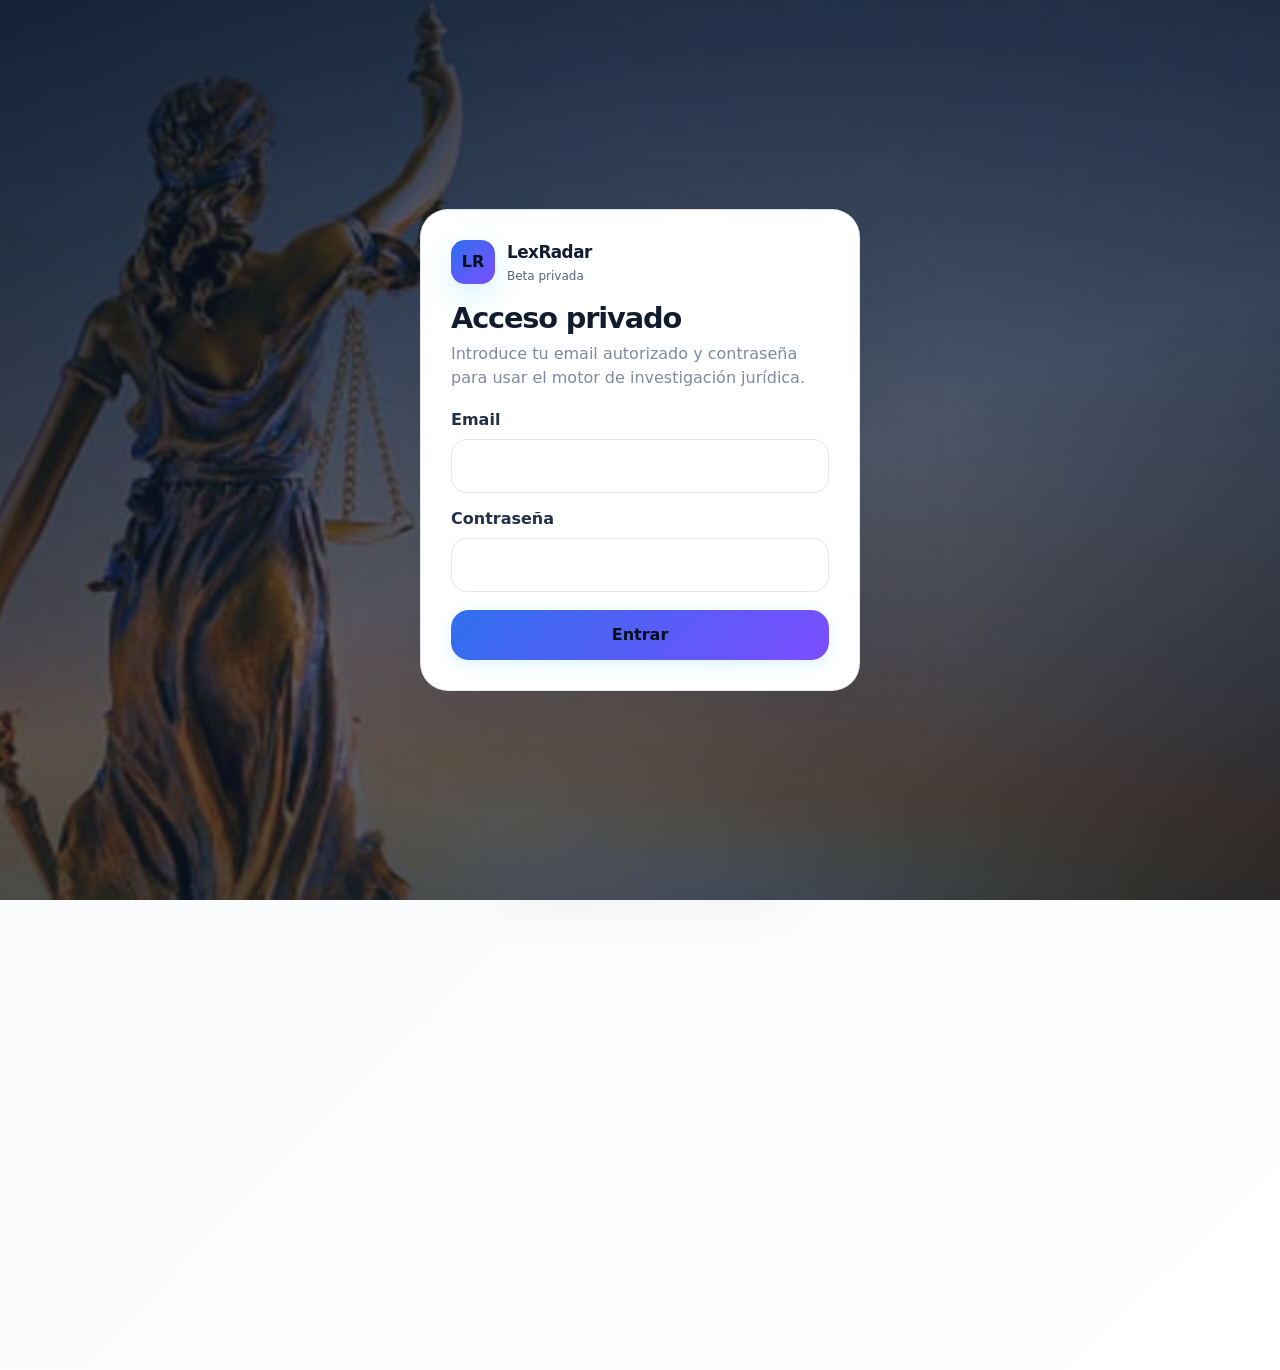
==== index.html @ a05eda5d "Restaurar LexRadar correcto" ====
<!doctype html>
<html lang="es">
<head>
  <!-- ═════════════════════════════════════════════════════════════════════════
       CORE META TAGS & SEO
       ═════════════════════════════════════════════════════════════════════════ -->
  <meta charset="utf-8" />
  <meta name="viewport" content="width=device-width, initial-scale=1" />
  <meta name="robots" content="index, follow, max-image-preview:large, max-snippet:-1, max-video-preview:-1" />
  <meta http-equiv="x-ua-compatible" content="ie=edge" />
  <meta name="theme-color" content="#07111f" media="(prefers-color-scheme: dark)" />
  <meta name="theme-color" content="#f3f7fb" media="(prefers-color-scheme: light)" />
  
  <!-- Title & Description -->
  <title>LexRadar · Jurisprudencia inteligente sin IA</title>
  <meta name="description" content="Investigación jurídica en CENDOJ y TJUE sin IA. Búsqueda, análisis y comparación de sentencias españolas y europeas. Beta privada." />
  <meta name="keywords" content="jurisprudencia, CENDOJ, TJUE, búsqueda legal, sentencias, derecho español, legal research" />
  
  <!-- Canonical URL (update to actual domain) -->
  <link rel="canonical" href="https://lexradar.es/" />
  
  <!-- ─── OPEN GRAPH (Social Sharing) ─── -->
  <meta property="og:type" content="website" />
  <meta property="og:url" content="https://lexradar.es/" />
  <meta property="og:title" content="LexRadar · Jurisprudencia inteligente" />
  <meta property="og:description" content="Plataforma de investigación jurídica para búsqueda de CENDOJ y TJUE. Análisis de sentencias sin IA." />
  <meta property="og:image" content="https://lexradar.es/apple-touch-icon.png" />
  <meta property="og:site_name" content="LexRadar" />
  <meta property="og:locale" content="es_ES" />
  
  <!-- ─── TWITTER CARD ─── -->
  <meta name="twitter:card" content="summary_large_image" />
  <meta name="twitter:title" content="LexRadar · Jurisprudencia inteligente" />
  <meta name="twitter:description" content="Investiga CENDOJ y TJUE sin IA. Búsqueda, análisis y comparación de sentencias." />
  <meta name="twitter:image" content="https://lexradar.es/apple-touch-icon.png" />
  
  <!-- ─── FAVICONS & ICONS ─── -->
  <link rel="icon" type="image/x-icon" href="favicon.ico" />
  <link rel="icon" type="image/png" sizes="32x32" href="favicon-32x32.png" />
  <link rel="icon" type="image/png" sizes="16x16" href="favicon-16x16.png" />
  <link rel="apple-touch-icon" href="apple-touch-icon.png" />
  
  <!-- ─── STYLES ─── -->
  <link rel="stylesheet" href="css/style.css" />
  
  <!-- ─── JSON-LD STRUCTURED DATA ─── -->
  <script type="application/ld+json">
  {
    "@context": "https://schema.org",
    "@type": "WebApplication",
    "name": "LexRadar",
    "description": "Motor de investigación jurídica para CENDOJ y TJUE sin IA",
    "url": "https://lexradar.es",
    "applicationCategory": "Legal Research",
    "image": "https://lexradar.es/apple-touch-icon.png",
    "author": {
      "@type": "Organization",
      "name": "LexRadar"
    },
    "publisher": {
      "@type": "Organization",
      "name": "LexRadar",
      "logo": {
        "@type": "ImageObject",
        "url": "https://lexradar.es/apple-touch-icon.png",
        "width": 44,
        "height": 44
      }
    },
    "potentialAction": {
      "@type": "SearchAction",
      "target": {
        "@type": "EntryPoint",
        "urlTemplate": "https://lexradar.es/?q={search_term_string}"
      },
      "query-input": "required name=search_term_string"
    },
    "aggregateRating": {
      "@type": "AggregateRating",
      "ratingValue": "5",
      "ratingCount": "1",
      "bestRating": "5",
      "worstRating": "1"
    },
    "inLanguage": "es",
    "isAccessibleForFree": true,
    "version": "2.0"
  }
  </script>
</head>
<body class="auth-loading">
  <div class="app-shell">
    <header class="topbar">
      <a class="brand" href="#" aria-label="LexRadar inicio">
        <span class="brand-mark">LR</span>
        <span>
          <strong>LexRadar</strong>
          <small>Jurisprudencia inteligente</small>
        </span>
      </a>
      <nav class="top-actions" aria-label="Acciones principales">
        <div class="account-menu-wrap">
          <button id="accountToggle" class="account-toggle" type="button" aria-haspopup="true" aria-expanded="false">
            <span class="account-avatar" id="accountAvatar">··</span>
            <span class="account-toggle-text">
              <strong id="accountName">Conectando…</strong>
              <small id="accountMeta"></small>
            </span>
            <svg class="account-chevron" width="14" height="14" viewBox="0 0 24 24" fill="none" stroke="currentColor" stroke-width="2.5" stroke-linecap="round" stroke-linejoin="round"><polyline points="6 9 12 15 18 9"></polyline></svg>
          </button>
          <div id="accountMenu" class="account-menu" hidden></div>
        </div>
        <button class="icon-btn" id="themeToggle" type="button" title="Cambiar tema" aria-label="Cambiar tema">🌙</button>
        <button class="ghost-btn" id="exportJsonBtn" type="button" disabled>JSON</button>
        <button class="ghost-btn" id="exportCsvBtn" type="button" disabled>CSV</button>
      </nav>
    </header>

    <main>
      <section class="hero-intro">
        <div class="hero-kicker">Beta privada · Motor de investigación jurídica sin IA · 5 búsquedas/semana · IA próximamente</div>
        <h1>Investigación jurídica inteligente.</h1>
        <p>Consulta CENDOJ y TJUE, organiza los resultados y prepara investigaciones jurídicas sin IA. La IA llegará próximamente.</p>
      </section>

      <section class="workspace">
        <aside class="side-panel">
          <div class="panel-card panel-history">
            <div class="panel-head">
              <div class="panel-title">
                <span class="panel-icon">
                  <svg viewBox="0 0 24 24" fill="none" stroke="currentColor" stroke-width="2" stroke-linecap="round" stroke-linejoin="round"><circle cx="12" cy="12" r="9"></circle><polyline points="12 7 12 12 15.5 14"></polyline></svg>
                </span>
                <h2>Historial</h2>
              </div>
              <button id="clearHistoryBtn" class="panel-action" type="button">Limpiar</button>
            </div>
            <div id="historyList" class="compact-list empty"></div>
          </div>

          <div class="panel-card panel-favorites">
            <div class="panel-head">
              <div class="panel-title">
                <span class="panel-icon panel-icon-star">
                  <svg viewBox="0 0 24 24" fill="currentColor" stroke="none"><path d="M12 2l3.09 6.26L22 9.27l-5 4.87 1.18 6.88L12 17.77l-6.18 3.25L7 14.14 2 9.27l6.91-1.01L12 2z"></path></svg>
                </span>
                <h2>Favoritos</h2>
              </div>
              <span id="favoritesCounter" class="panel-count">0</span>
            </div>
            <div id="favoritesList" class="compact-list empty"></div>
          </div>
        </aside>

        <div class="main-col">
          <form id="searchForm" class="search-panel">
            <label class="search-label" for="queryInput">¿Qué investigación jurídica quieres realizar?</label>
            <div class="mode-row">
              <label class="mode-pill"><input type="radio" name="mode" value="search" checked> 🔎 Búsqueda directa <span class="mode-help">busca literalmente</span></label>
              <label class="mode-pill"><input type="radio" name="mode" value="research"> 📚 Investigación jurídica <span class="mode-help">sin IA</span></label>
              <label class="mode-pill disabled"><input type="radio" name="mode" value="ai" disabled> 🤖 Investigación con IA <span class="soon">próximamente</span></label>
            </div>
            <div class="search-row">
              <input id="queryInput" name="query" type="search" placeholder="Ej. comisión de apertura" autocomplete="off" required />
              <button class="primary-btn" type="submit">Buscar</button>
            </div>

            <div id="researchExample" class="email-example" hidden>
              <div class="email-example-head">
                <span class="email-avatar">MC</span>
                <span class="email-meta">
                  <strong>Miguel Angel CARRIAZO <span class="email-address">&lt;macarriazo@gmail.com&gt;</span></strong>
                  <small>mié, 1 jul, 18:50 (hace 2 días) · para mí</small>
                </span>
              </div>
              <p class="email-example-body">Compara la doctrina del TJUE y del Tribunal Supremo sobre la comisión de apertura en préstamos hipotecarios</p>
              <button type="button" class="email-example-use" data-query="Compara la doctrina del TJUE y del Tribunal Supremo sobre la comisión de apertura en préstamos hipotecarios">Usar este ejemplo ↗</button>
            </div>

            <div class="quick-tags" aria-label="Búsquedas sugeridas">
              <button type="button" data-query="gastos hipotecarios">gastos hipotecarios</button>
              <button type="button" data-query="Busca las sentencias clave del TJUE sobre el inicio del plazo de prescripción y compáralas con los últimos fallos del Tribunal Supremo español">investigación gastos hipotecarios</button>
              <button type="button" data-query="principio de efectividad">principio de efectividad</button>
              <button type="button" data-query="IRPH">IRPH</button>
              <button type="button" data-query="comisión de apertura">comisión de apertura</button>
            </div>

            <details class="advanced-box" open>
              <summary>Búsqueda avanzada</summary>
              <div class="advanced-grid">
                <label class="source-field">
                  Fuentes
                  <select id="sourceSelect" class="visually-hidden" aria-label="Fuente">
                    <option value="cendoj">CENDOJ</option>
                    <option value="tjue">TJUE</option>
                    <option value="both">CENDOJ + TJUE</option>
                  </select>
                  <div class="source-chips" aria-label="Fuentes jurídicas">
                    <button type="button" class="source-chip active" data-source="cendoj">CENDOJ</button>
                    <button type="button" class="source-chip" data-source="tjue">TJUE</button>
                    <button type="button" class="source-chip" data-source="both">Ambas</button>
                  </div>
                </label>
                <label>
                  Resultados
                  <select id="maxResultsSelect">
                    <option value="5">5</option>
                    <option value="10" selected>10</option>
                    <option value="15">15</option>
                    <option value="20">20</option>
                  </select>
                </label>
                <label>
                  Orden
                  <select id="sortHintSelect" disabled>
                    <option>Más recientes</option>
                  </select>
                </label>
              </div>
            </details>
          </form>

          <section class="results-zone" aria-live="polite">
            <div id="quotaBox" class="quota-box hidden"></div>
            <div id="statusBox" class="status-box hidden"></div>

            <div class="results-header">
              <div>
                <h2 id="resultsTitle">Resultados</h2>
                <p id="resultsSubtitle">Lanza una búsqueda para consultar CENDOJ.</p>
              </div>
              <div id="resultCount" class="count-pill">0</div>
            </div>

          <div id="resultsList" class="results-list"></div>
          </section>
        </div>
      </section>
    </main>
  </div>

  <dialog id="detailDialog" class="detail-dialog">
    <div class="dialog-card">
      <button class="dialog-close" id="closeDialogBtn" type="button" aria-label="Cerrar">×</button>
      <div id="detailContent"></div>
    </div>
  </dialog>

  <div id="toast" class="toast" role="status" aria-live="polite"></div>

  <div id="loginOverlay" class="login-overlay" hidden>
    <div class="login-card">
      <div class="brand login-brand">
        <span class="brand-mark">LR</span>
        <span>
          <strong>LexRadar</strong>
          <small>Beta privada</small>
        </span>
      </div>
      <h2>Acceso privado</h2>
      <p>Introduce tu email autorizado y contraseña para usar el motor de investigación jurídica.</p>
      <form id="loginForm" class="login-form">
        <label>Email
          <input id="loginEmail" type="email" autocomplete="username" required />
        </label>
        <label>Contraseña
          <input id="loginPassword" type="password" autocomplete="current-password" required />
        </label>
        <button class="primary-btn" type="submit">Entrar</button>
      </form>
      <div id="loginError" class="login-error" hidden></div>
    </div>
  </div>


  <dialog id="passwordDialog" class="app-dialog">
    <form id="passwordForm" class="dialog-card compact-dialog" method="dialog">
      <button class="dialog-close" type="button" data-close-dialog="passwordDialog" aria-label="Cerrar">×</button>
      <div class="compact-dialog-kicker">Seguridad de la cuenta</div>
      <h3>Cambiar contraseña</h3>
      <p class="compact-dialog-sub">Actualiza tu contraseña de acceso. Se aplica solo en este navegador.</p>

      <label class="field-label" for="pwdCurrentEmail">Cuenta
        <input id="pwdCurrentEmail" type="text" disabled />
      </label>
      <label class="field-label" for="pwdNew">Nueva contraseña
        <input id="pwdNew" type="password" autocomplete="new-password" minlength="4" required placeholder="Mínimo 4 caracteres" />
      </label>
      <label class="field-label" for="pwdConfirm">Confirmar contraseña
        <input id="pwdConfirm" type="password" autocomplete="new-password" minlength="4" required placeholder="Repite la contraseña" />
      </label>
      <div id="pwdDialogError" class="compact-dialog-error" hidden></div>

      <div class="compact-dialog-actions">
        <button class="btn-secondary" type="button" data-close-dialog="passwordDialog">Cancelar</button>
        <button class="primary-btn" type="submit">Guardar contraseña</button>
      </div>
    </form>
  </dialog>

  <dialog id="createUserDialog" class="app-dialog">
    <form id="createUserForm" class="dialog-card compact-dialog" method="dialog">
      <button class="dialog-close" type="button" data-close-dialog="createUserDialog" aria-label="Cerrar">×</button>
      <div class="compact-dialog-kicker">Administración · Solo admin</div>
      <h3>Nuevo usuario beta</h3>
      <p class="compact-dialog-sub">Se guarda en este navegador y queda disponible para iniciar sesión.</p>

      <label class="field-label" for="newUserEmail">Email
        <input id="newUserEmail" type="email" autocomplete="off" required placeholder="nombre@dominio.com" />
      </label>
      <label class="field-label" for="newUserPassword">Contraseña
        <input id="newUserPassword" type="password" autocomplete="off" minlength="4" required placeholder="Mínimo 4 caracteres" />
      </label>
      <label class="field-label" for="newUserName">Nombre a mostrar
        <input id="newUserName" type="text" autocomplete="off" placeholder="Opcional" />
      </label>
      <label class="field-label" for="newUserLimit">Límite semanal de búsquedas
        <input id="newUserLimit" type="number" min="0" step="1" placeholder="Vacío = sin límite" />
      </label>
      <div id="createUserError" class="compact-dialog-error" hidden></div>

      <div class="compact-dialog-actions">
        <button class="btn-secondary" type="button" data-close-dialog="createUserDialog">Cancelar</button>
        <button class="primary-btn" type="submit">Crear usuario</button>
      </div>
    </form>
  </dialog>

  <dialog id="manageUsersDialog" class="app-dialog">
    <div class="dialog-card compact-dialog manage-users-card">
      <button class="dialog-close" type="button" data-close-dialog="manageUsersDialog" aria-label="Cerrar">×</button>
      <div class="compact-dialog-kicker">Administración · Solo admin</div>
      <h3>Gestionar usuarios</h3>
      <p class="compact-dialog-sub">Edita email, contraseña o límite de cualquier usuario beta.</p>
      <div id="manageUsersList" class="manage-users-list"></div>
    </div>
  </dialog>

  <dialog id="editUserDialog" class="app-dialog">
    <form id="editUserForm" class="dialog-card compact-dialog" method="dialog">
      <button class="dialog-close" type="button" data-close-dialog="editUserDialog" aria-label="Cerrar">×</button>
      <div class="compact-dialog-kicker">Administración · Editar usuario</div>
      <h3 id="editUserTitle">Editar usuario</h3>
      <p class="compact-dialog-sub">Deja la contraseña vacía si no quieres cambiarla.</p>

      <input type="hidden" id="editUserKey" />

      <label class="field-label" for="editUserEmail">Email
        <input id="editUserEmail" type="email" autocomplete="off" required />
      </label>
      <label class="field-label" for="editUserPassword">Nueva contraseña
        <input id="editUserPassword" type="password" autocomplete="off" minlength="4" placeholder="Dejar en blanco para no cambiar" />
      </label>
      <label class="field-label" for="editUserName">Nombre a mostrar
        <input id="editUserName" type="text" autocomplete="off" />
      </label>
      <label class="field-label" for="editUserLimit">Límite semanal de búsquedas
        <input id="editUserLimit" type="number" min="0" step="1" placeholder="Vacío = sin límite" />
      </label>
      <div id="editUserError" class="compact-dialog-error" hidden></div>

      <div class="compact-dialog-actions">
        <button class="btn-secondary" type="button" data-close-dialog="editUserDialog">Cancelar</button>
        <button class="primary-btn" type="submit">Guardar cambios</button>
      </div>
    </form>
  </dialog>

  <footer class="app-footer">
    <strong>LexRadar v1.1 Beta</strong>
    <span>CENDOJ · TJUE · Investigación jurídica</span>
    <span>© 2026</span>
  </footer>

  <script src="js/app.js"></script>
</body>
</html>
---- css/style.css ----
/* ═══════════════════════════════════════════════════════════════════════════
   LexRadar v2.0 · Complete Stylesheet (Consolidated)
   ─────────────────────────────────────────────────────────────────────────
   Core design system + Components + Responsive Layout
   Production: 1 file, zero imports
═══════════════════════════════════════════════════════════════════════════ */

/* ─────────────────────────────────────────────────────────────────────────
   CORE DESIGN TOKENS
───────────────────────────────────────────────────────────────────────────── */

:root {
  /* ─ Colors (Light Mode · default) ─ */
  --bg: #f6f8fb;
  --bg-2: #ffffff;
  --bg-3: #eef2f7;
  --surface: rgba(16, 32, 56, 0.045);
  --surface-strong: rgba(16, 32, 56, 0.075);
  --surface-muted: rgba(16, 32, 56, 0.028);
  --border: rgba(16, 32, 56, 0.10);
  --border-soft: rgba(16, 32, 56, 0.065);
  --border-strong: rgba(16, 32, 56, 0.16);
  --text: #111c2e;
  --text-secondary: #55637a;
  --muted: #7d8aa0;
  --soft: #22314a;

  /* ─ Accent Colors (deepened for contrast on white) ─ */
  --accent: #2f6fed;
  --accent-2: #7c4dff;
  --accent-dark: #1d54c4;
  --accent-2-dark: #5f34d6;

  /* ─ Status Colors ─ */
  --ok: #1e9e6a;
  --warn: #b7791f;
  --danger: #d13b3b;
  --info: #2f6fed;

  /* ─ Shadows (soft, for light bg) ─ */
  --shadow-sm: 0 4px 12px rgba(16, 24, 40, 0.05);
  --shadow-md: 0 12px 28px rgba(16, 24, 40, 0.07);
  --shadow-lg: 0 24px 60px rgba(16, 24, 40, 0.10);
  --shadow-xl: 0 34px 90px rgba(16, 24, 40, 0.14);
  --shadow-soft: 0 6px 18px rgba(16, 24, 40, 0.05);
  
  /* ─ Spacing (8px grid) ─ */
  --space-xs: 0.25rem;
  --space-sm: 0.5rem;
  --space-md: 1rem;
  --space-lg: 1.5rem;
  --space-xl: 2rem;
  --space-2xl: 2.5rem;
  --space-3xl: 3rem;
  --space-4xl: 4rem;
  
  /* ─ Radius ─ */
  --radius-xs: 8px;
  --radius-sm: 12px;
  --radius-md: 18px;
  --radius-lg: 28px;
  --radius-pill: 999px;
  
  /* ─ Typography ─ */
  --font: Inter, ui-sans-serif, system-ui, -apple-system, BlinkMacSystemFont, "Segoe UI", sans-serif;
  --font-mono: "Courier New", monospace;
  --fs-xs: 0.75rem;
  --fs-sm: 0.875rem;
  --fs-base: 1rem;
  --fs-lg: 1.125rem;
  --fs-xl: 1.25rem;
  --fs-2xl: 1.5rem;
  --fs-3xl: 1.875rem;
  --fs-4xl: 2.25rem;
  
  /* ─ Transitions ─ */
  --duration-fast: 120ms;
  --duration-base: 180ms;
  --duration-slow: 300ms;
  --easing: cubic-bezier(0.4, 0, 0.2, 1);
  
  /* ─ Layout ─ */
  --max-width: 1220px;
  --max-width-lg: 950px;
  --max-width-md: 720px;
  --max-width-sm: 440px;
  --touch-target: 48px;
}

[data-theme="dark"] {
  --bg: #07111f;
  --bg-2: #0b1728;
  --bg-3: #0f1f2e;
  --surface: rgba(255, 255, 255, 0.075);
  --surface-strong: rgba(255, 255, 255, 0.11);
  --surface-muted: rgba(255, 255, 255, 0.045);
  --border: rgba(255, 255, 255, 0.13);
  --border-soft: rgba(255, 255, 255, 0.08);
  --border-strong: rgba(255, 255, 255, 0.18);
  --text: #edf4ff;
  --text-secondary: #9fb0c8;
  --muted: #7a8899;
  --soft: #d8e5f8;
  --accent: #64d2ff;
  --accent-2: #9b7bff;
  --accent-dark: #4fb3d9;
  --accent-2-dark: #7a5eff;
  --ok: #53d597;
  --warn: #ffd166;
  --danger: #ff6b6b;
  --info: #5da3ff;
  --shadow-sm: 0 4px 12px rgba(0, 0, 0, 0.12);
  --shadow-md: 0 12px 30px rgba(0, 0, 0, 0.18);
  --shadow-lg: 0 30px 80px rgba(0, 0, 0, 0.35);
  --shadow-xl: 0 40px 100px rgba(0, 0, 0, 0.45);
  --shadow-soft: 0 8px 24px rgba(0, 0, 0, 0.08);
}

/* ═════════════════════════════════════════════════════════════════════════
   RESET & BASE
═════════════════════════════════════════════════════════════════════════ */

* { box-sizing: border-box; }
html { scroll-behavior: smooth; -webkit-font-smoothing: antialiased; }
body {
  margin: 0;
  font-family: var(--font);
  font-size: var(--fs-base);
  line-height: 1.5;
  color: var(--text);
  background: radial-gradient(circle at top left, rgba(47, 111, 237, 0.09), transparent 34rem),
              radial-gradient(circle at top right, rgba(124, 77, 255, 0.08), transparent 32rem),
              linear-gradient(135deg, var(--bg), var(--bg-2));
  min-height: 100vh;
}

[data-theme="dark"] body {
  background: radial-gradient(circle at top left, rgba(100, 210, 255, 0.22), transparent 34rem),
              radial-gradient(circle at top right, rgba(155, 123, 255, 0.18), transparent 32rem),
              linear-gradient(135deg, var(--bg), var(--bg-2));
}

body.auth-loading .app-shell,
body.auth-loading .app-footer,
body.auth-loading #loginOverlay { visibility: hidden; }
body.login-visible .app-shell,
body.login-visible .app-footer { visibility: hidden; }

button, input, select, textarea { font: inherit; }
button { cursor: pointer; }
a { color: inherit; }

h1, h2, h3 { margin: 0; line-height: 1.1; letter-spacing: -0.03em; }
h1 { font-size: var(--fs-4xl); font-weight: 900; }
h2 { font-size: var(--fs-3xl); font-weight: 700; }
h3 { font-size: var(--fs-2xl); font-weight: 700; }
p { margin: 0; }

.visually-hidden {
  position: absolute !important; width: 1px !important; height: 1px !important;
  padding: 0 !important; margin: -1px !important; overflow: hidden !important;
  clip: rect(0 0 0 0) !important; white-space: nowrap !important; border: 0 !important;
}

/* ═════════════════════════════════════════════════════════════════════════
   BUTTONS
═════════════════════════════════════════════════════════════════════════ */

.btn, .ghost-btn, .mini-btn, .primary-btn {
  border-radius: var(--radius-md);
  cursor: pointer;
  transition: all var(--duration-base) var(--easing);
  border: 1px solid transparent;
  user-select: none;
}

.primary-btn {
  border: 0;
  border-radius: 18px;
  padding: 0 24px;
  min-width: 120px;
  min-height: 48px;
  font-weight: 900;
  color: #03101d;
  background: linear-gradient(135deg, var(--accent), var(--accent-2));
  box-shadow: 0 4px 16px rgba(100, 210, 255, 0.24);
}

.primary-btn:hover:not(:disabled) {
  transform: translateY(-2px);
  box-shadow: 0 8px 24px rgba(100, 210, 255, 0.32);
}

.primary-btn:disabled {
  opacity: 0.58;
  cursor: not-allowed;
}

.ghost-btn {
  border: 1px solid var(--border);
  background: var(--surface);
  color: var(--text);
  border-radius: var(--radius-pill);
  padding: 10px 14px;
  backdrop-filter: blur(14px);
  min-height: 44px;
}

.ghost-btn:hover:not(:disabled) {
  border-color: rgba(100, 210, 255, 0.45);
  background: var(--surface-strong);
}

.ghost-btn:disabled {
  opacity: 0.45;
  cursor: not-allowed;
}

.mini-btn {
  padding: 8px 11px;
  font-size: var(--fs-sm);
  border: 1px solid var(--border);
  background: var(--surface);
  color: var(--muted);
  border-radius: var(--radius-md);
  text-decoration: none;
  backdrop-filter: blur(10px);
  min-height: 40px;
  display: inline-flex;
  align-items: center;
  gap: 4px;
}

.mini-btn:hover {
  border-color: rgba(100, 210, 255, 0.45);
  color: var(--text);
  background: var(--surface-strong);
}

.mini-btn.primary {
  color: #03101d;
  border: 0;
  background: linear-gradient(135deg, var(--accent), var(--accent-2));
  font-weight: 900;
}

.mini-btn.active {
  border-color: rgba(255, 209, 102, 0.55);
  color: var(--warn);
}

/* ═════════════════════════════════════════════════════════════════════════
   FORM INPUTS
═════════════════════════════════════════════════════════════════════════ */

input[type="text"], input[type="email"], input[type="search"], 
input[type="password"], select, textarea {
  width: 100%;
  border: 1px solid var(--border);
  background: rgba(255, 255, 255, 0.08);
  color: var(--text);
  border-radius: var(--radius-md);
  padding: 18px;
  font-size: var(--fs-base);
  min-height: 48px;
  transition: all var(--duration-base) var(--easing);
}

input:focus, select:focus, textarea:focus {
  outline: none;
  border-color: rgba(100, 210, 255, 0.65);
  box-shadow: 0 0 0 4px rgba(100, 210, 255, 0.12);
}

input:disabled, select:disabled {
  opacity: 0.58;
  cursor: not-allowed;
}

select { cursor: pointer; }

/* ═════════════════════════════════════════════════════════════════════════
   BADGES & TAGS
═════════════════════════════════════════════════════════════════════════ */

.badge {
  display: inline-block;
  padding: 5px 9px;
  border: 1px solid var(--border);
  border-radius: var(--radius-pill);
  background: rgba(255, 255, 255, 0.05);
  color: var(--muted);
  font-size: var(--fs-xs);
  font-weight: 600;
  white-space: nowrap;
}

.badge.source {
  color: var(--accent);
  border-color: rgba(100, 210, 255, 0.28);
  background: rgba(100, 210, 255, 0.1);
  font-weight: 900;
}

/* ═════════════════════════════════════════════════════════════════════════
   CARDS
═════════════════════════════════════════════════════════════════════════ */

.result-card {
  border: 1px solid var(--border);
  background: rgba(255, 255, 255, 0.055);
  border-radius: 20px;
  padding: 18px;
  border-left: 4px solid rgba(100, 210, 255, 0.55);
  transition: all var(--duration-base) var(--easing);
  display: grid;
  gap: 4px;
}

.result-card:hover {
  transform: translateY(-2px);
  border-color: rgba(100, 210, 255, 0.36);
  background: rgba(255, 255, 255, 0.075);
  box-shadow: var(--shadow-md);
}

.result-meta {
  display: flex;
  gap: 8px;
  flex-wrap: wrap;
  align-items: center;
  color: var(--muted);
  font-size: var(--fs-sm);
  margin-bottom: 10px;
}

.result-title {
  margin: 0 0 10px;
  font-size: 1.08rem;
  letter-spacing: -0.02em;
  color: var(--text);
}

.result-summary {
  color: var(--text-secondary);
  line-height: 1.55;
  margin: 0 0 15px;
  font-size: var(--fs-sm);
}

.result-actions {
  display: flex;
  gap: 8px;
  flex-wrap: wrap;
}

/* ═════════════════════════════════════════════════════════════════════════
   DIALOGS
═════════════════════════════════════════════════════════════════════════ */

dialog {
  border: 0;
  padding: 0;
  background: transparent;
  width: min(920px, calc(100% - 28px));
}

dialog::backdrop {
  background: rgba(1, 8, 18, 0.72);
  backdrop-filter: blur(8px);
}

.dialog-card {
  position: relative;
  border: 1px solid var(--border);
  border-radius: 26px;
  background: linear-gradient(180deg, var(--bg-2), var(--bg));
  box-shadow: var(--shadow-lg);
  padding: 28px;
  color: var(--text);
  max-height: 88vh;
  overflow: auto;
  animation: dialogEnter 300ms cubic-bezier(0.4, 0, 0.2, 1);
}

@keyframes dialogEnter {
  from { opacity: 0; transform: scale(0.95); }
  to { opacity: 1; transform: scale(1); }
}

.dialog-close {
  position: absolute;
  top: 14px;
  right: 14px;
  width: 38px;
  height: 38px;
  border-radius: var(--radius-pill);
  border: 1px solid var(--border);
  background: var(--surface);
  color: var(--text);
  font-size: 1.4rem;
  cursor: pointer;
  transition: all var(--duration-base) var(--easing);
  padding: 0;
  display: grid;
  place-items: center;
}

.dialog-close:hover {
  border-color: rgba(100, 210, 255, 0.45);
  background: var(--surface-strong);
}

.detail-kicker { display: flex; gap: 8px; flex-wrap: wrap; margin-bottom: 14px; }
.detail-title {
  font-size: 1.7rem;
  line-height: 1.1;
  letter-spacing: -0.04em;
  margin: 0 40px 14px 0;
}
.detail-grid { display: grid; grid-template-columns: 1fr 1fr; gap: 12px; margin: 18px 0; }
.detail-field { border: 1px solid var(--border); border-radius: 16px; padding: 13px; background: rgba(255, 255, 255, 0.05); }
.detail-field small { display: block; color: var(--muted); margin-bottom: 4px; font-size: var(--fs-xs); }
.detail-section { margin-top: 18px; }
.detail-section h3 { margin: 0 0 8px; }
.detail-section p { color: var(--soft); line-height: 1.65; white-space: pre-wrap; word-break: break-word; }

/* ═════════════════════════════════════════════════════════════════════════
   ALERTS & TOASTS
═════════════════════════════════════════════════════════════════════════ */

.status-box {
  border: 1px solid rgba(100, 210, 255, 0.32);
  background: rgba(100, 210, 255, 0.08);
  border-radius: 18px;
  padding: 16px;
  margin-bottom: 16px;
  color: var(--soft);
}

.status-box.hidden { display: none; }
.status-box strong { display: block; margin-bottom: 4px; }
.status-box span { color: var(--muted); }

.quota-box {
  border: 1px solid rgba(83, 213, 151, 0.28);
  background: rgba(83, 213, 151, 0.08);
  border-radius: 18px;
  padding: 14px 16px;
  margin-bottom: 16px;
  color: var(--soft);
}

.quota-box.hidden { display: none; }
.quota-box strong { display: block; margin-bottom: 4px; }
.quota-box span { color: var(--muted); }

.toast {
  position: fixed;
  bottom: 32px;
  left: 50%;
  transform: translateX(-50%);
  padding: 12px 20px;
  background: var(--surface-strong);
  border: 1px solid var(--border);
  border-radius: 12px;
  color: var(--text);
  font-size: var(--fs-sm);
  z-index: 50;
  min-width: 300px;
  max-width: min(calc(100% - 32px), 500px);
  text-align: center;
  box-shadow: var(--shadow-lg);
}

.progress {
  height: 8px;
  background: rgba(255, 255, 255, 0.1);
  border-radius: var(--radius-pill);
  overflow: hidden;
  margin-top: 12px;
}

.progress span {
  display: block;
  height: 100%;
  width: 35%;
  background: linear-gradient(90deg, var(--accent), var(--accent-2));
  border-radius: var(--radius-pill);
  animation: loading 1.2s infinite ease-in-out;
}

@keyframes loading {
  0% { transform: translateX(-100%); }
  50% { transform: translateX(90%); }
  100% { transform: translateX(260%); }
}

.empty-state {
  text-align: center;
  color: var(--muted);
  padding: 48px 16px;
  border: 1px dashed var(--border);
  border-radius: 18px;
}

.empty-state strong { color: var(--soft); }

/* ═════════════════════════════════════════════════════════════════════════
   LAYOUT: APP SHELL & TOPBAR
═════════════════════════════════════════════════════════════════════════ */

.app-shell {
  width: min(var(--max-width), calc(100% - 32px));
  margin: 0 auto;
  padding: 24px 0 56px;
}

.topbar {
  display: flex;
  align-items: center;
  justify-content: space-between;
  gap: 16px;
  margin-bottom: 44px;
}

.brand {
  display: flex;
  align-items: center;
  gap: 12px;
  text-decoration: none;
}

.brand-mark {
  width: 44px;
  height: 44px;
  border-radius: 14px;
  display: grid;
  place-items: center;
  font-weight: 900;
  background: linear-gradient(135deg, var(--accent), var(--accent-2));
  color: #03101d;
  box-shadow: 0 12px 30px rgba(100, 210, 255, 0.25);
}

.brand strong {
  display: block;
  letter-spacing: -0.03em;
  font-size: 1.05rem;
}

.brand small {
  display: block;
  color: var(--text-secondary);
  font-size: var(--fs-xs);
  margin-top: 2px;
}

.top-actions {
  display: flex;
  gap: 10px;
  flex-wrap: wrap;
  justify-content: flex-end;
}

/* ═════════════════════════════════════════════════════════════════════════
   LAYOUT: HERO
═════════════════════════════════════════════════════════════════════════ */

.hero-intro {
  text-align: center;
  margin: 0 auto 30px;
  max-width: 860px;
}

.hero-kicker {
  display: inline-flex;
  align-items: center;
  gap: 8px;
  color: var(--accent);
  border: 1px solid rgba(100, 210, 255, 0.35);
  background: rgba(100, 210, 255, 0.08);
  border-radius: var(--radius-pill);
  padding: 6px 12px;
  font-weight: 700;
  font-size: var(--fs-xs);
}

.hero-intro h1 {
  font-size: clamp(2rem, 4.1vw, 3.35rem);
  line-height: 1.03;
  letter-spacing: -0.055em;
  margin: 18px auto 16px;
  max-width: 820px;
}

.hero-intro p {
  color: var(--text-secondary);
  font-size: 0.94rem;
  margin: 0 auto 0;
  max-width: 640px;
  line-height: 1.55;
}

/* ═════════════════════════════════════════════════════════════════════════
   LAYOUT: SEARCH PANEL
═════════════════════════════════════════════════════════════════════════ */

.search-panel {
  background: linear-gradient(180deg, var(--surface-strong), var(--surface));
  border: 1px solid var(--border);
  border-radius: var(--radius-lg);
  padding: 22px;
  text-align: left;
  box-shadow: var(--shadow-lg);
  backdrop-filter: blur(18px);
}

.search-label {
  display: block;
  color: var(--soft);
  font-weight: 800;
  margin: 0 0 10px 4px;
  font-size: 1.02rem;
}

.search-row {
  display: flex;
  gap: 12px;
}

.search-row input {
  flex: 1;
  border-radius: 18px;
  padding: 18px;
  min-width: 0;
}

.search-row input:focus {
  border-color: rgba(100, 210, 255, 0.65);
  box-shadow: 0 0 0 4px rgba(100, 210, 255, 0.12);
}

.mode-row {
  display: flex;
  flex-wrap: wrap;
  gap: 10px;
  margin-bottom: 14px;
}

.mode-pill {
  display: inline-flex;
  align-items: center;
  gap: 8px;
  padding: 9px 12px;
  border: 1px solid var(--border);
  border-radius: var(--radius-pill);
  background: var(--surface-muted);
  color: var(--text);
  font-size: 0.92rem;
  cursor: pointer;
}

.mode-pill input {
  accent-color: var(--accent);
}

.mode-pill.disabled {
  opacity: 0.55;
  cursor: not-allowed;
}

.mode-pill.disabled input {
  cursor: not-allowed;
}

.mode-help {
  color: var(--muted);
  font-size: var(--fs-xs);
}

.soon {
  color: var(--muted);
  font-size: var(--fs-xs);
}

.quick-tags {
  display: flex;
  flex-wrap: wrap;
  gap: 8px;
  margin-top: 14px;
}

.quick-tags button {
  padding: 8px 12px;
  color: var(--muted);
  border: 1px solid var(--border);
  background: var(--surface);
  border-radius: var(--radius-pill);
  font-size: var(--fs-sm);
  cursor: pointer;
  transition: all var(--duration-base) var(--easing);
  backdrop-filter: blur(14px);
}

.quick-tags button:hover {
  color: var(--text);
  border-color: rgba(100, 210, 255, 0.45);
}

.advanced-box {
  margin-top: 14px;
  color: var(--muted);
}

.advanced-box summary {
  cursor: pointer;
  font-weight: 800;
  color: var(--soft);
  margin-left: 4px;
}

.advanced-grid {
  display: grid;
  grid-template-columns: repeat(3, 1fr);
  gap: 12px;
  margin-top: 14px;
}

.advanced-grid label {
  display: flex;
  flex-direction: column;
  gap: 7px;
  color: var(--muted);
  font-size: var(--fs-sm);
}

.advanced-grid select {
  border: 1px solid var(--border);
  background: rgba(255, 255, 255, 0.08);
  color: var(--text);
  border-radius: 14px;
  padding: 12px;
}

.advanced-grid option {
  color: #111;
}

.source-field {
  grid-column: span 1;
}

.source-chips {
  display: flex;
  flex-wrap: wrap;
  gap: 8px;
  min-height: 46px;
  align-items: center;
}

.source-chip {
  border: 1px solid var(--border);
  background: rgba(255, 255, 255, 0.06);
  color: var(--muted);
  border-radius: var(--radius-pill);
  padding: 10px 14px;
  font-weight: 800;
  cursor: pointer;
  transition: all var(--duration-base) var(--easing);
}

.source-chip:hover {
  border-color: rgba(100, 210, 255, 0.38);
  color: var(--text);
}

.source-chip.active {
  color: #03101d;
  border: none;
  background: linear-gradient(135deg, var(--accent), var(--accent-2));
  box-shadow: 0 10px 24px rgba(100, 210, 255, 0.14);
}

.source-chip.active:hover {
  color: #03101d;
}

/* ═════════════════════════════════════════════════════════════════════════
   LAYOUT: WORKSPACE & PANELS
═════════════════════════════════════════════════════════════════════════ */

.workspace {
  display: grid;
  grid-template-columns: 310px minmax(0, 1fr);
  gap: 22px;
  align-items: start;
}

.side-panel {
  display: flex;
  flex-direction: column;
  gap: 16px;
  position: sticky;
  top: 18px;
}

.main-col {
  display: flex;
  flex-direction: column;
  gap: 22px;
  min-width: 0;
}

.panel-card {
  background: var(--surface);
  border: 1px solid var(--border);
  border-radius: var(--radius-md);
  backdrop-filter: blur(18px);
  box-shadow: var(--shadow-lg);
  padding: 16px;
}

.panel-head {
  display: flex;
  align-items: center;
  justify-content: space-between;
  gap: 12px;
  margin-bottom: 12px;
}

.panel-head h2 {
  margin: 0;
  font-size: 1rem;
  letter-spacing: -0.02em;
}

.panel-head button {
  padding: 6px 10px;
  font-size: var(--fs-xs);
  color: var(--muted);
  border: 1px solid var(--border);
  background: var(--surface);
  border-radius: var(--radius-pill);
  cursor: pointer;
  transition: all var(--duration-base) var(--easing);
  backdrop-filter: blur(14px);
}

.compact-list {
  display: flex;
  flex-direction: column;
  gap: 8px;
}

.compact-list.empty {
  color: var(--muted);
  font-size: 0.9rem;
  line-height: 1.5;
}

.compact-item {
  border: 1px solid var(--border);
  border-radius: 14px;
  padding: 10px;
  background: rgba(255, 255, 255, 0.045);
  transition: all var(--duration-base) var(--easing);
}

.compact-item:hover {
  background: rgba(255, 255, 255, 0.065);
  border-color: rgba(100, 210, 255, 0.45);
}

.compact-item button {
  width: 100%;
  text-align: left;
  color: var(--soft);
  background: none;
  border: 0;
  padding: 0;
  cursor: pointer;
}

.compact-meta {
  color: var(--muted);
  font-size: var(--fs-xs);
  margin-top: 4px;
}

/* ═════════════════════════════════════════════════════════════════════════
   LAYOUT: RESULTS ZONE
═════════════════════════════════════════════════════════════════════════ */

.results-zone {
  background: var(--surface);
  border: 1px solid var(--border);
  border-radius: var(--radius-md);
  backdrop-filter: blur(18px);
  box-shadow: var(--shadow-lg);
  padding: 18px;
  min-height: 360px;
}

.results-header {
  display: flex;
  align-items: flex-start;
  justify-content: space-between;
  gap: 16px;
  margin-bottom: 16px;
}

.results-header h2 {
  margin: 0 0 5px;
  font-size: 1.25rem;
}

.results-header p {
  margin: 0;
  color: var(--muted);
}

.count-pill {
  min-width: 44px;
  height: 34px;
  padding: 0 12px;
  border-radius: var(--radius-pill);
  display: grid;
  place-items: center;
  background: rgba(100, 210, 255, 0.11);
  color: var(--accent);
  font-weight: 900;
  border: 1px solid rgba(100, 210, 255, 0.25);
}

.results-list {
  display: grid;
  gap: 14px;
}

/* ═════════════════════════════════════════════════════════════════════════
   LAYOUT: ACCOUNT BOX
═════════════════════════════════════════════════════════════════════════ */

.account-box {
  border: 1px solid var(--border);
  background: var(--surface);
  border-radius: var(--radius-md);
  padding: 14px 16px;
  backdrop-filter: blur(14px);
  min-width: 190px;
}

.account-box strong {
  display: block;
  font-size: var(--fs-sm);
  line-height: 1.1;
}

.account-box small {
  display: block;
  color: var(--muted);
  font-size: var(--fs-xs);
  margin-top: 3px;
}

.account-box strong::before {
  content: "👤 ";
}

/* ═════════════════════════════════════════════════════════════════════════
   LAYOUT: LOGIN MODAL
═════════════════════════════════════════════════════════════════════════ */

.login-overlay {
  position: fixed;
  inset: 0;
  z-index: 100;
  display: grid;
  place-items: center;
  padding: 20px;
  background:
    linear-gradient(160deg, rgba(8, 16, 30, 0.72), rgba(20, 30, 50, 0.55) 55%, rgba(8, 16, 30, 0.78)),
    url("../img/image-front.jpg");
  background-size: cover;
  background-position: center 30%;
  overflow: hidden;
}

.login-overlay::before {
  content: "";
  position: absolute;
  inset: 0;
  z-index: 0;
  background: radial-gradient(circle at 50% 45%, transparent 0%, rgba(6, 12, 24, 0.35) 100%);
  pointer-events: none;
}

.login-overlay[hidden] {
  display: none;
}

[data-theme="dark"] .login-overlay {
  background:
    linear-gradient(160deg, rgba(2, 6, 14, 0.86), rgba(4, 10, 20, 0.78) 55%, rgba(2, 6, 14, 0.9)),
    url("../img/image-front.jpg");
  background-size: cover;
  background-position: center 30%;
}

.login-card {
  position: relative;
  z-index: 1;
  width: min(var(--max-width-sm), 100%);
  border: 1px solid var(--border);
  border-radius: 28px;
  padding: 30px;
  background: var(--bg-2);
  box-shadow: var(--shadow-xl);
  color: var(--text);
}

.login-brand {
  margin-bottom: 18px;
}

.login-card h2 {
  margin: 0 0 8px;
  font-size: 1.8rem;
  letter-spacing: -0.04em;
}

.login-card p {
  margin: 0 0 18px;
  color: var(--muted);
  line-height: 1.5;
}

.login-form {
  display: grid;
  gap: 14px;
}

.login-form label {
  display: grid;
  gap: 7px;
  color: var(--soft);
  font-weight: 800;
}

.login-form input {
  border: 1px solid var(--border);
  background: rgba(255, 255, 255, 0.08);
  color: var(--text);
  border-radius: 16px;
  padding: 14px 15px;
}

.login-form input:focus {
  outline: none;
  border-color: rgba(100, 210, 255, 0.65);
  box-shadow: 0 0 0 4px rgba(100, 210, 255, 0.12);
}

.login-form .primary-btn {
  min-height: 50px;
  margin-top: 4px;
}

.login-error {
  margin-top: 14px;
  padding: 11px 12px;
  border-radius: 14px;
  background: rgba(255, 99, 99, 0.12);
  border: 1px solid rgba(255, 99, 99, 0.32);
  color: #ffb4b4;
}

.login-note {
  display: block;
  margin-top: 14px;
  color: var(--muted);
  line-height: 1.4;
  font-size: var(--fs-sm);
}

/* ═════════════════════════════════════════════════════════════════════════
   LAYOUT: FOOTER
═════════════════════════════════════════════════════════════════════════ */

.app-footer {
  width: min(var(--max-width), calc(100% - 32px));
  margin: 28px auto 36px;
  color: var(--muted);
  display: flex;
  flex-wrap: wrap;
  gap: 10px 18px;
  justify-content: center;
  font-size: var(--fs-sm);
}

.app-footer strong {
  color: var(--soft);
}

/* ═════════════════════════════════════════════════════════════════════════
   RESEARCH MODE (v1.2+)
═════════════════════════════════════════════════════════════════════════ */

.research-report {
  border: 1px solid var(--border);
  border-radius: 22px;
  background: var(--surface);
  padding: 20px;
  box-shadow: var(--shadow-soft);
}

.research-grid {
  display: grid;
  grid-template-columns: repeat(auto-fit, minmax(220px, 1fr));
  gap: 12px;
  margin: 16px 0;
}

.research-metric {
  border: 1px solid var(--border);
  border-radius: 16px;
  padding: 14px;
  background: var(--surface-muted);
}

.research-metric strong {
  display: block;
  font-size: 1.4rem;
}

.research-table {
  width: 100%;
  border-collapse: collapse;
  margin-top: 12px;
  overflow: hidden;
  border-radius: 14px;
}

.research-table th,
.research-table td {
  border-bottom: 1px solid var(--border);
  padding: 10px;
  text-align: left;
  vertical-align: top;
  font-size: 0.9rem;
}

.research-table th {
  color: var(--muted);
  font-weight: 700;
}

.research-note {
  margin: 12px 0;
  padding: 12px;
  border-left: 4px solid var(--accent);
  border-radius: 12px;
  background: var(--surface-muted);
  color: var(--muted);
}

.query-chip {
  display: inline-block;
  padding: 6px 9px;
  margin: 4px;
  border-radius: var(--radius-pill);
  background: var(--surface-muted);
  border: 1px solid var(--border);
  font-size: var(--fs-xs);
}

/* ═════════════════════════════════════════════════════════════════════════
   RESPONSIVE: Mobile (max-width: 640px)
═════════════════════════════════════════════════════════════════════════ */

@media (max-width: 640px) {
  .app-shell {
    padding: 16px 0 32px;
    width: calc(100% - 16px);
  }

  .topbar {
    flex-wrap: wrap;
    gap: 8px;
    margin-bottom: 24px;
  }

  .account-box {
    order: 3;
    width: 100%;
    border-radius: 16px;
    padding: 8px 12px;
    font-size: var(--fs-xs);
  }

  .top-actions {
    order: 2;
  }

  .hero-intro h1 {
    font-size: 2.1rem;
    margin: 12px 0;
  }

  .hero-intro p {
    font-size: 0.94rem;
    max-width: 100%;
  }

  .search-panel {
    padding: 18px;
    border-radius: 24px;
  }

  .search-row {
    flex-direction: column;
  }

  .primary-btn {
    min-height: 54px;
    width: 100%;
  }

  .advanced-grid {
    grid-template-columns: 1fr;
  }

  .workspace {
    grid-template-columns: 1fr;
    gap: 16px;
  }

  .side-panel {
    order: 2;
    position: static;
  }

  .main-col {
    order: 1;
  }

  .results-zone {
    min-height: 280px;
  }

  .quick-tags {
    flex-direction: column;
  }

  .quick-tags button {
    width: 100%;
  }

  .source-chips {
    width: 100%;
  }

  dialog {
    width: calc(100% - 16px);
  }

  .dialog-card {
    padding: 18px;
  }

  .detail-title {
    font-size: 1.5rem;
    margin-right: 0;
  }

  .detail-grid {
    grid-template-columns: 1fr;
  }

  .app-footer {
    flex-direction: column;
    text-align: center;
  }
}

/* ═════════════════════════════════════════════════════════════════════════
   RESPONSIVE: Tablet (640px - 1023px)
═════════════════════════════════════════════════════════════════════════ */

@media (min-width: 640px) and (max-width: 1023px) {
  .advanced-grid {
    grid-template-columns: 1fr 1fr;
  }

  .detail-grid {
    grid-template-columns: 1fr;
  }
}

/* ═════════════════════════════════════════════════════════════════════════
   ACCESSIBILITY & PREFERENCES
═════════════════════════════════════════════════════════════════════════ */

@media (prefers-reduced-motion: reduce) {
  * {
    animation-duration: 0.01ms !important;
    animation-iteration-count: 1 !important;
    transition-duration: 0.01ms !important;
  }
}

@media print {
  body { background: white; color: #000; }
  .topbar, .app-footer, .side-panel, .search-panel { display: none; }
  .app-shell { max-width: 100%; padding: 0; }
  .result-card { page-break-inside: avoid; }
}

/* ═════════════════════════════════════════════════════════════════════════
   ACCOUNT DROPDOWN (compact, professional)
═════════════════════════════════════════════════════════════════════════ */

.account-menu-wrap {
  position: relative;
}

.account-toggle {
  display: flex;
  align-items: center;
  gap: 9px;
  border: 1px solid var(--border);
  background: var(--surface);
  color: var(--text);
  border-radius: 14px;
  padding: 6px 10px 6px 6px;
  cursor: pointer;
  backdrop-filter: blur(14px);
  transition: all var(--duration-base) var(--easing);
  max-width: 260px;
}

.account-toggle:hover {
  border-color: rgba(100, 210, 255, 0.4);
  background: var(--surface-strong);
}

.account-avatar {
  width: 28px;
  height: 28px;
  border-radius: 9px;
  display: grid;
  place-items: center;
  flex-shrink: 0;
  font-size: 0.68rem;
  font-weight: 800;
  letter-spacing: 0.02em;
  color: #03101d;
  background: linear-gradient(135deg, var(--accent), var(--accent-2));
  text-transform: uppercase;
}

.account-toggle-text {
  display: flex;
  flex-direction: column;
  align-items: flex-start;
  min-width: 0;
  line-height: 1.2;
}

.account-toggle-text strong {
  font-size: 0.78rem;
  font-weight: 700;
  color: var(--text);
  white-space: nowrap;
  overflow: hidden;
  text-overflow: ellipsis;
  max-width: 170px;
}

.account-toggle-text small {
  font-size: 0.68rem;
  color: var(--muted);
  white-space: nowrap;
}

.account-chevron {
  color: var(--muted);
  flex-shrink: 0;
  transition: transform var(--duration-base) var(--easing);
}

.account-toggle[aria-expanded="true"] .account-chevron {
  transform: rotate(180deg);
}

.account-menu {
  position: absolute;
  top: calc(100% + 8px);
  right: 0;
  min-width: 240px;
  border: 1px solid var(--border);
  background: linear-gradient(180deg, var(--bg-2), var(--bg));
  border-radius: 16px;
  box-shadow: var(--shadow-lg);
  padding: 8px;
  z-index: 60;
  animation: menuDrop 160ms cubic-bezier(0.4, 0, 0.2, 1);
}

@keyframes menuDrop {
  from { opacity: 0; transform: translateY(-6px); }
  to { opacity: 1; transform: translateY(0); }
}

.account-menu-header {
  padding: 8px 10px 10px;
  border-bottom: 1px solid var(--border-soft);
  margin-bottom: 6px;
}

.account-menu-header strong {
  display: block;
  font-size: 0.82rem;
  color: var(--text);
}

.account-menu-header span {
  display: block;
  font-size: 0.72rem;
  color: var(--muted);
  margin-top: 2px;
}

.account-menu-item {
  display: flex;
  align-items: center;
  gap: 8px;
  width: 100%;
  border: 0;
  background: transparent;
  color: var(--soft);
  text-align: left;
  padding: 8px 10px;
  border-radius: 10px;
  font-size: 0.78rem;
  cursor: pointer;
  transition: all var(--duration-fast) var(--easing);
}

.account-menu-item:hover {
  background: var(--surface-strong);
  color: var(--text);
}

.account-menu-item.danger {
  color: var(--danger);
}

.account-menu-item.danger:hover {
  background: rgba(255, 107, 107, 0.1);
}

.account-menu-divider {
  height: 1px;
  background: var(--border-soft);
  margin: 6px 4px;
}

.account-menu-icon {
  width: 16px;
  height: 16px;
  flex-shrink: 0;
  opacity: 0.75;
}

/* ─── Icon-only ghost button (theme toggle) ─── */

.icon-btn {
  width: 40px;
  height: 40px;
  display: grid;
  place-items: center;
  border-radius: var(--radius-pill);
  border: 1px solid var(--border);
  background: var(--surface);
  cursor: pointer;
  font-size: 1rem;
  transition: all var(--duration-base) var(--easing);
}

.icon-btn:hover {
  border-color: rgba(100, 210, 255, 0.45);
  background: var(--surface-strong);
}

/* Compact export buttons */
.top-actions .ghost-btn {
  padding: 8px 12px;
  font-size: 0.78rem;
  min-height: 40px;
}

/* ═════════════════════════════════════════════════════════════════════════
   PROFESSIONAL DIALOGS (password / create user)
═════════════════════════════════════════════════════════════════════════ */

dialog.app-dialog {
  border: 0;
  padding: 0;
  background: transparent;
  width: min(420px, calc(100% - 28px));
}

dialog.app-dialog::backdrop {
  background: rgba(1, 8, 18, 0.72);
  backdrop-filter: blur(8px);
}

.compact-dialog {
  padding: 26px;
}

.compact-dialog-kicker {
  display: inline-flex;
  align-items: center;
  gap: 6px;
  color: var(--accent);
  border: 1px solid rgba(100, 210, 255, 0.32);
  background: rgba(100, 210, 255, 0.08);
  border-radius: var(--radius-pill);
  padding: 4px 10px;
  font-weight: 700;
  font-size: 0.66rem;
  text-transform: uppercase;
  letter-spacing: 0.04em;
  margin-bottom: 12px;
}

.compact-dialog h3 {
  margin: 0 0 6px;
  font-size: 1.3rem;
  letter-spacing: -0.03em;
}

.compact-dialog-sub {
  margin: 0 0 18px;
  color: var(--muted);
  font-size: 0.82rem;
  line-height: 1.5;
}

.compact-dialog .field-label {
  display: grid;
  gap: 6px;
  margin-bottom: 12px;
  color: var(--soft);
  font-size: 0.78rem;
  font-weight: 700;
}

.compact-dialog .field-label input {
  border: 1px solid var(--border);
  background: rgba(255, 255, 255, 0.07);
  color: var(--text);
  border-radius: 12px;
  padding: 11px 13px;
  font-size: 0.85rem;
  min-height: 42px;
}

.compact-dialog .field-label input:focus {
  outline: none;
  border-color: rgba(100, 210, 255, 0.6);
  box-shadow: 0 0 0 3px rgba(100, 210, 255, 0.12);
}

.compact-dialog .field-label input:disabled {
  opacity: 0.55;
  cursor: not-allowed;
}

.compact-dialog-error {
  margin: 4px 0 14px;
  padding: 9px 11px;
  border-radius: 10px;
  background: rgba(255, 99, 99, 0.12);
  border: 1px solid rgba(255, 99, 99, 0.3);
  color: #ffb4b4;
  font-size: 0.76rem;
}

.compact-dialog-actions {
  display: flex;
  justify-content: flex-end;
  gap: 10px;
  margin-top: 6px;
}

.compact-dialog-actions .btn-secondary {
  border: 1px solid var(--border);
  background: transparent;
  color: var(--muted);
  border-radius: 12px;
  padding: 10px 16px;
  font-size: 0.82rem;
  font-weight: 700;
  cursor: pointer;
  transition: all var(--duration-base) var(--easing);
}

.compact-dialog-actions .btn-secondary:hover {
  color: var(--text);
  border-color: var(--border-strong);
}

.compact-dialog-actions .primary-btn {
  min-height: 42px;
  min-width: 0;
  padding: 0 18px;
  font-size: 0.82rem;
}

@media (max-width: 640px) {
  .account-toggle-text {
    display: none;
  }

  .account-toggle {
    padding: 6px;
  }

  .account-menu {
    right: -8px;
    left: auto;
  }

  .compact-dialog {
    padding: 20px;
  }
}

/* ═════════════════════════════════════════════════════════════════════════
   SIDEBAR PANELS — refined (icons, empty states, richer cards)
═════════════════════════════════════════════════════════════════════════ */

.panel-card {
  position: relative;
  overflow: hidden;
}

.panel-card::before {
  content: "";
  position: absolute;
  top: 0;
  left: 0;
  right: 0;
  height: 2px;
  background: linear-gradient(90deg, var(--accent), var(--accent-2));
  opacity: 0.55;
}

.panel-title {
  display: flex;
  align-items: center;
  gap: 9px;
}

.panel-icon {
  width: 26px;
  height: 26px;
  border-radius: 9px;
  display: grid;
  place-items: center;
  flex-shrink: 0;
  background: rgba(100, 210, 255, 0.12);
  color: var(--accent);
}

.panel-icon svg {
  width: 15px;
  height: 15px;
}

.panel-icon-star {
  background: rgba(255, 209, 102, 0.14);
  color: var(--warn);
}

.panel-head h2 {
  font-size: 0.95rem;
}

.panel-action {
  padding: 5px 10px;
  font-size: 0.7rem;
  color: var(--muted);
  border: 1px solid var(--border);
  background: var(--surface);
  border-radius: var(--radius-pill);
  cursor: pointer;
  transition: all var(--duration-base) var(--easing);
}

.panel-action:hover {
  color: var(--text);
  border-color: rgba(100, 210, 255, 0.4);
}

.panel-count {
  min-width: 24px;
  height: 24px;
  padding: 0 8px;
  display: grid;
  place-items: center;
  font-size: 0.72rem;
  font-weight: 800;
  color: var(--warn);
  background: rgba(255, 209, 102, 0.12);
  border: 1px solid rgba(255, 209, 102, 0.25);
  border-radius: var(--radius-pill);
}

/* Empty states with icon */
.panel-empty {
  display: flex;
  flex-direction: column;
  align-items: center;
  text-align: center;
  gap: 8px;
  padding: 22px 10px 14px;
  color: var(--muted);
}

.panel-empty-icon {
  width: 30px;
  height: 30px;
  opacity: 0.4;
}

.panel-empty p {
  font-size: 0.8rem;
  line-height: 1.4;
  margin: 0;
}

/* Richer compact-item cards */
.compact-item {
  transition: transform var(--duration-base) var(--easing), background var(--duration-base) var(--easing), border-color var(--duration-base) var(--easing);
}

.compact-item:hover {
  transform: translateX(2px);
}

.compact-item button {
  font-size: 0.82rem;
  line-height: 1.4;
}

.compact-meta {
  display: flex;
  align-items: center;
  gap: 6px;
}

.compact-meta-badge {
  display: inline-flex;
  align-items: center;
  justify-content: center;
  min-width: 16px;
  height: 16px;
  padding: 0 4px;
  font-size: 0.62rem;
  font-weight: 800;
  color: var(--accent);
  background: rgba(100, 210, 255, 0.12);
  border-radius: 5px;
}

/* ═════════════════════════════════════════════════════════════════════════
   SESSION STRIP (replaces plain quota-box)
═════════════════════════════════════════════════════════════════════════ */

.session-strip {
  display: flex;
  align-items: center;
  gap: 12px;
  border: 1px solid rgba(83, 213, 151, 0.25);
  background: rgba(83, 213, 151, 0.07);
  border-radius: 16px;
  padding: 11px 14px;
}

.session-strip-icon {
  width: 34px;
  height: 34px;
  border-radius: 10px;
  display: grid;
  place-items: center;
  flex-shrink: 0;
  background: rgba(83, 213, 151, 0.15);
  color: var(--ok);
}

.session-strip-icon svg {
  width: 17px;
  height: 17px;
}

.session-strip-text {
  display: flex;
  flex-direction: column;
  gap: 1px;
  min-width: 0;
  flex: 1;
}

.session-strip-text strong {
  font-size: 0.82rem;
  color: var(--text);
  white-space: nowrap;
  overflow: hidden;
  text-overflow: ellipsis;
  margin-bottom: 0;
}

.session-strip .session-strip-text span {
  font-size: 0.72rem;
  color: var(--muted);
}

.session-strip .session-role-badge {
  color: var(--muted);
}

.session-strip .session-role-badge.admin {
  color: var(--accent);
}

.session-role-badge {
  flex-shrink: 0;
  font-size: 0.66rem;
  font-weight: 800;
  text-transform: uppercase;
  letter-spacing: 0.03em;
  padding: 4px 9px;
  border-radius: var(--radius-pill);
  color: var(--muted);
  background: var(--surface-muted);
  border: 1px solid var(--border);
}

.session-role-badge.admin {
  color: var(--accent);
  background: rgba(100, 210, 255, 0.1);
  border-color: rgba(100, 210, 255, 0.28);
}

/* Refined results header */
.results-header {
  padding-bottom: 14px;
  border-bottom: 1px solid var(--border-soft);
}

/* ═════════════════════════════════════════════════════════════════════════
   EMAIL EXAMPLE CARD (research mode illustration)
═════════════════════════════════════════════════════════════════════════ */

.email-example {
  margin-top: 14px;
  border: 1px solid var(--border);
  background: var(--bg-2);
  border-radius: 14px;
  padding: 14px 16px;
  box-shadow: var(--shadow-sm);
}

.email-example-head {
  display: flex;
  align-items: flex-start;
  gap: 10px;
  margin-bottom: 10px;
}

.email-avatar {
  width: 32px;
  height: 32px;
  border-radius: 50%;
  display: grid;
  place-items: center;
  flex-shrink: 0;
  font-size: 0.72rem;
  font-weight: 800;
  color: #fff;
  background: linear-gradient(135deg, var(--accent), var(--accent-2));
}

.email-meta {
  display: flex;
  flex-direction: column;
  gap: 2px;
  min-width: 0;
}

.email-meta strong {
  font-size: 0.82rem;
  color: var(--text);
  font-weight: 700;
}

.email-address {
  font-weight: 400;
  color: var(--muted);
}

.email-meta small {
  font-size: 0.72rem;
  color: var(--muted);
}

.email-example-body {
  margin: 0 0 12px 42px;
  padding: 10px 12px;
  border-left: 3px solid var(--border-strong);
  color: var(--soft);
  font-size: 0.85rem;
  line-height: 1.55;
  background: var(--surface-muted);
  border-radius: 0 8px 8px 0;
}

.email-example-use {
  margin-left: 42px;
  border: 1px solid rgba(47, 111, 237, 0.3);
  background: rgba(47, 111, 237, 0.08);
  color: var(--accent);
  border-radius: var(--radius-pill);
  padding: 6px 13px;
  font-size: 0.76rem;
  font-weight: 700;
  cursor: pointer;
  transition: all var(--duration-base) var(--easing);
}

.email-example-use:hover {
  background: rgba(47, 111, 237, 0.14);
  border-color: rgba(47, 111, 237, 0.45);
}

@media (max-width: 640px) {
  .email-example-body,
  .email-example-use {
    margin-left: 0;
  }
}

/* ═════════════════════════════════════════════════════════════════════════
   MANAGE USERS (admin list + edit)
═════════════════════════════════════════════════════════════════════════ */

.manage-users-card {
  max-width: 480px;
  width: min(480px, calc(100vw - 40px));
}

.manage-users-list {
  display: flex;
  flex-direction: column;
  gap: 8px;
  max-height: 340px;
  overflow-y: auto;
  margin-top: 4px;
}

.manage-user-row {
  display: flex;
  align-items: center;
  gap: 10px;
  border: 1px solid var(--border);
  background: var(--surface-muted);
  border-radius: 12px;
  padding: 10px 12px;
}

.manage-user-avatar {
  width: 32px;
  height: 32px;
  border-radius: 9px;
  display: grid;
  place-items: center;
  flex-shrink: 0;
  font-size: 0.68rem;
  font-weight: 800;
  color: #fff;
  background: linear-gradient(135deg, var(--accent), var(--accent-2));
  text-transform: uppercase;
}

.manage-user-info {
  display: flex;
  flex-direction: column;
  gap: 1px;
  min-width: 0;
  flex: 1;
}

.manage-user-info strong {
  font-size: 0.82rem;
  color: var(--text);
  white-space: nowrap;
  overflow: hidden;
  text-overflow: ellipsis;
}

.manage-user-info span {
  font-size: 0.72rem;
  color: var(--muted);
  white-space: nowrap;
  overflow: hidden;
  text-overflow: ellipsis;
}

.manage-user-meta {
  color: var(--accent) !important;
  font-weight: 600;
}

/* ═════════════════════════════════════════════════════════════════════════
   END STYLESHEET v2.0
═════════════════════════════════════════════════════════════════════════ */
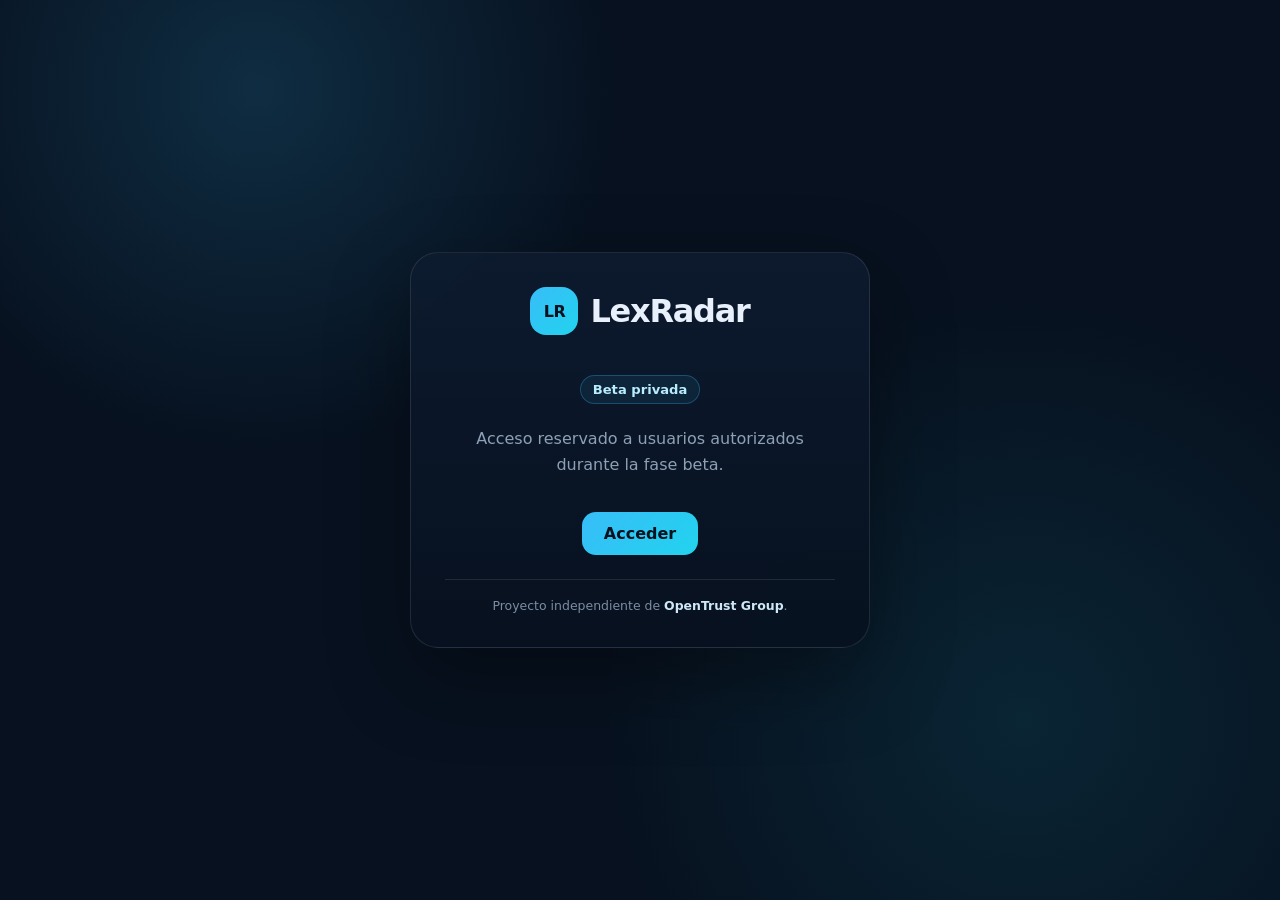
==== commit 41088f99: "secguro" ====
--- a/index.html
+++ b/index.html
@@ -1,377 +1,116 @@
 <!doctype html>
 <html lang="es">
 <head>
-  <!-- ═════════════════════════════════════════════════════════════════════════
-       CORE META TAGS & SEO
-       ═════════════════════════════════════════════════════════════════════════ -->
   <meta charset="utf-8" />
   <meta name="viewport" content="width=device-width, initial-scale=1" />
-  <meta name="robots" content="index, follow, max-image-preview:large, max-snippet:-1, max-video-preview:-1" />
-  <meta http-equiv="x-ua-compatible" content="ie=edge" />
-  <meta name="theme-color" content="#07111f" media="(prefers-color-scheme: dark)" />
-  <meta name="theme-color" content="#f3f7fb" media="(prefers-color-scheme: light)" />
-  
-  <!-- Title & Description -->
-  <title>LexRadar · Jurisprudencia inteligente sin IA</title>
-  <meta name="description" content="Investigación jurídica en CENDOJ y TJUE sin IA. Búsqueda, análisis y comparación de sentencias españolas y europeas. Beta privada." />
-  <meta name="keywords" content="jurisprudencia, CENDOJ, TJUE, búsqueda legal, sentencias, derecho español, legal research" />
-  
-  <!-- Canonical URL (update to actual domain) -->
-  <link rel="canonical" href="https://lexradar.es/" />
-  
-  <!-- ─── OPEN GRAPH (Social Sharing) ─── -->
-  <meta property="og:type" content="website" />
-  <meta property="og:url" content="https://lexradar.es/" />
-  <meta property="og:title" content="LexRadar · Jurisprudencia inteligente" />
-  <meta property="og:description" content="Plataforma de investigación jurídica para búsqueda de CENDOJ y TJUE. Análisis de sentencias sin IA." />
-  <meta property="og:image" content="https://lexradar.es/apple-touch-icon.png" />
-  <meta property="og:site_name" content="LexRadar" />
-  <meta property="og:locale" content="es_ES" />
-  
-  <!-- ─── TWITTER CARD ─── -->
-  <meta name="twitter:card" content="summary_large_image" />
-  <meta name="twitter:title" content="LexRadar · Jurisprudencia inteligente" />
-  <meta name="twitter:description" content="Investiga CENDOJ y TJUE sin IA. Búsqueda, análisis y comparación de sentencias." />
-  <meta name="twitter:image" content="https://lexradar.es/apple-touch-icon.png" />
-  
-  <!-- ─── FAVICONS & ICONS ─── -->
+  <meta name="robots" content="noindex, nofollow" />
+  <meta name="theme-color" content="#07111f" />
+  <title>LexRadar · Beta privada</title>
+  <meta name="description" content="LexRadar se encuentra actualmente en fase beta privada." />
   <link rel="icon" type="image/x-icon" href="favicon.ico" />
   <link rel="icon" type="image/png" sizes="32x32" href="favicon-32x32.png" />
-  <link rel="icon" type="image/png" sizes="16x16" href="favicon-16x16.png" />
   <link rel="apple-touch-icon" href="apple-touch-icon.png" />
-  
-  <!-- ─── STYLES ─── -->
-  <link rel="stylesheet" href="css/style.css" />
-  
-  <!-- ─── JSON-LD STRUCTURED DATA ─── -->
-  <script type="application/ld+json">
-  {
-    "@context": "https://schema.org",
-    "@type": "WebApplication",
-    "name": "LexRadar",
-    "description": "Motor de investigación jurídica para CENDOJ y TJUE sin IA",
-    "url": "https://lexradar.es",
-    "applicationCategory": "Legal Research",
-    "image": "https://lexradar.es/apple-touch-icon.png",
-    "author": {
-      "@type": "Organization",
-      "name": "LexRadar"
-    },
-    "publisher": {
-      "@type": "Organization",
-      "name": "LexRadar",
-      "logo": {
-        "@type": "ImageObject",
-        "url": "https://lexradar.es/apple-touch-icon.png",
-        "width": 44,
-        "height": 44
-      }
-    },
-    "potentialAction": {
-      "@type": "SearchAction",
-      "target": {
-        "@type": "EntryPoint",
-        "urlTemplate": "https://lexradar.es/?q={search_term_string}"
-      },
-      "query-input": "required name=search_term_string"
-    },
-    "aggregateRating": {
-      "@type": "AggregateRating",
-      "ratingValue": "5",
-      "ratingCount": "1",
-      "bestRating": "5",
-      "worstRating": "1"
-    },
-    "inLanguage": "es",
-    "isAccessibleForFree": true,
-    "version": "2.0"
-  }
-  </script>
+  <style>
+    :root{
+      --bg:#07111f;
+      --card:#0d1b2f;
+      --line:rgba(255,255,255,.10);
+      --text:#e8f1fb;
+      --muted:#8ea0b5;
+      --brand:#38bdf8;
+      --brand2:#22d3ee;
+    }
+    *{box-sizing:border-box}
+    body{
+      margin:0;
+      min-height:100vh;
+      display:grid;
+      place-items:center;
+      font-family:Inter,system-ui,-apple-system,BlinkMacSystemFont,"Segoe UI",sans-serif;
+      color:var(--text);
+      background:
+        radial-gradient(circle at 20% 10%,rgba(56,189,248,.16),transparent 28%),
+        radial-gradient(circle at 80% 80%,rgba(34,211,238,.10),transparent 34%),
+        var(--bg);
+    }
+    .wrap{
+      width:min(92vw,460px);
+      padding:34px;
+      border:1px solid var(--line);
+      border-radius:28px;
+      background:linear-gradient(180deg,rgba(13,27,47,.96),rgba(7,17,31,.96));
+      box-shadow:0 30px 80px rgba(0,0,0,.35);
+      text-align:center;
+    }
+    .brand{
+      display:flex;
+      justify-content:center;
+      align-items:center;
+      gap:12px;
+      margin-bottom:22px;
+    }
+    .mark{
+      width:48px;
+      height:48px;
+      display:grid;
+      place-items:center;
+      border-radius:16px;
+      background:linear-gradient(135deg,var(--brand),var(--brand2));
+      color:#04111f;
+      font-weight:900;
+      letter-spacing:-.04em;
+    }
+    h1{margin:0;font-size:2rem;letter-spacing:-.04em}
+    .beta{
+      display:inline-flex;
+      margin:18px 0 10px;
+      padding:6px 12px;
+      border:1px solid rgba(56,189,248,.28);
+      border-radius:999px;
+      color:#b9ecff;
+      background:rgba(56,189,248,.08);
+      font-size:.82rem;
+      font-weight:700;
+    }
+    p{margin:12px 0;color:var(--muted);line-height:1.6}
+    .btn{
+      display:inline-flex;
+      justify-content:center;
+      align-items:center;
+      margin-top:22px;
+      padding:12px 22px;
+      border-radius:14px;
+      color:#04111f;
+      background:linear-gradient(135deg,var(--brand),var(--brand2));
+      font-weight:800;
+      text-decoration:none;
+    }
+    .foot{
+      margin-top:24px;
+      padding-top:18px;
+      border-top:1px solid var(--line);
+      font-size:.78rem;
+      color:#7d8da1;
+    }
+    .foot strong{color:#cfe8f6}
+  </style>
 </head>
-<body class="auth-loading">
-  <div class="app-shell">
-    <header class="topbar">
-      <a class="brand" href="#" aria-label="LexRadar inicio">
-        <span class="brand-mark">LR</span>
-        <span>
-          <strong>LexRadar</strong>
-          <small>Jurisprudencia inteligente</small>
-        </span>
-      </a>
-      <nav class="top-actions" aria-label="Acciones principales">
-        <div class="account-menu-wrap">
-          <button id="accountToggle" class="account-toggle" type="button" aria-haspopup="true" aria-expanded="false">
-            <span class="account-avatar" id="accountAvatar">··</span>
-            <span class="account-toggle-text">
-              <strong id="accountName">Conectando…</strong>
-              <small id="accountMeta"></small>
-            </span>
-            <svg class="account-chevron" width="14" height="14" viewBox="0 0 24 24" fill="none" stroke="currentColor" stroke-width="2.5" stroke-linecap="round" stroke-linejoin="round"><polyline points="6 9 12 15 18 9"></polyline></svg>
-          </button>
-          <div id="accountMenu" class="account-menu" hidden></div>
-        </div>
-        <button class="icon-btn" id="themeToggle" type="button" title="Cambiar tema" aria-label="Cambiar tema">🌙</button>
-        <button class="ghost-btn" id="exportJsonBtn" type="button" disabled>JSON</button>
-        <button class="ghost-btn" id="exportCsvBtn" type="button" disabled>CSV</button>
-      </nav>
-    </header>
+<body>
+  <main class="wrap">
+    <div class="brand" aria-label="LexRadar">
+      <div class="mark">LR</div>
+      <h1>LexRadar</h1>
+    </div>
 
-    <main>
-      <section class="hero-intro">
-        <div class="hero-kicker">Beta privada · Motor de investigación jurídica sin IA · 5 búsquedas/semana · IA próximamente</div>
-        <h1>Investigación jurídica inteligente.</h1>
-        <p>Consulta CENDOJ y TJUE, organiza los resultados y prepara investigaciones jurídicas sin IA. La IA llegará próximamente.</p>
-      </section>
+    <div class="beta">Beta privada</div>
 
-      <section class="workspace">
-        <aside class="side-panel">
-          <div class="panel-card panel-history">
-            <div class="panel-head">
-              <div class="panel-title">
-                <span class="panel-icon">
-                  <svg viewBox="0 0 24 24" fill="none" stroke="currentColor" stroke-width="2" stroke-linecap="round" stroke-linejoin="round"><circle cx="12" cy="12" r="9"></circle><polyline points="12 7 12 12 15.5 14"></polyline></svg>
-                </span>
-                <h2>Historial</h2>
-              </div>
-              <button id="clearHistoryBtn" class="panel-action" type="button">Limpiar</button>
-            </div>
-            <div id="historyList" class="compact-list empty"></div>
-          </div>
+    <p>Acceso reservado a usuarios autorizados durante la fase beta.</p>
 
-          <div class="panel-card panel-favorites">
-            <div class="panel-head">
-              <div class="panel-title">
-                <span class="panel-icon panel-icon-star">
-                  <svg viewBox="0 0 24 24" fill="currentColor" stroke="none"><path d="M12 2l3.09 6.26L22 9.27l-5 4.87 1.18 6.88L12 17.77l-6.18 3.25L7 14.14 2 9.27l6.91-1.01L12 2z"></path></svg>
-                </span>
-                <h2>Favoritos</h2>
-              </div>
-              <span id="favoritesCounter" class="panel-count">0</span>
-            </div>
-            <div id="favoritesList" class="compact-list empty"></div>
-          </div>
-        </aside>
+    <a class="btn" href="/app.html">Acceder</a>
 
-        <div class="main-col">
-          <form id="searchForm" class="search-panel">
-            <label class="search-label" for="queryInput">¿Qué investigación jurídica quieres realizar?</label>
-            <div class="mode-row">
-              <label class="mode-pill"><input type="radio" name="mode" value="search" checked> 🔎 Búsqueda directa <span class="mode-help">busca literalmente</span></label>
-              <label class="mode-pill"><input type="radio" name="mode" value="research"> 📚 Investigación jurídica <span class="mode-help">sin IA</span></label>
-              <label class="mode-pill disabled"><input type="radio" name="mode" value="ai" disabled> 🤖 Investigación con IA <span class="soon">próximamente</span></label>
-            </div>
-            <div class="search-row">
-              <input id="queryInput" name="query" type="search" placeholder="Ej. comisión de apertura" autocomplete="off" required />
-              <button class="primary-btn" type="submit">Buscar</button>
-            </div>
-
-            <div id="researchExample" class="email-example" hidden>
-              <div class="email-example-head">
-                <span class="email-avatar">MC</span>
-                <span class="email-meta">
-                  <strong>Miguel Angel CARRIAZO <span class="email-address">&lt;macarriazo@gmail.com&gt;</span></strong>
-                  <small>mié, 1 jul, 18:50 (hace 2 días) · para mí</small>
-                </span>
-              </div>
-              <p class="email-example-body">Compara la doctrina del TJUE y del Tribunal Supremo sobre la comisión de apertura en préstamos hipotecarios</p>
-              <button type="button" class="email-example-use" data-query="Compara la doctrina del TJUE y del Tribunal Supremo sobre la comisión de apertura en préstamos hipotecarios">Usar este ejemplo ↗</button>
-            </div>
-
-            <div class="quick-tags" aria-label="Búsquedas sugeridas">
-              <button type="button" data-query="gastos hipotecarios">gastos hipotecarios</button>
-              <button type="button" data-query="Busca las sentencias clave del TJUE sobre el inicio del plazo de prescripción y compáralas con los últimos fallos del Tribunal Supremo español">investigación gastos hipotecarios</button>
-              <button type="button" data-query="principio de efectividad">principio de efectividad</button>
-              <button type="button" data-query="IRPH">IRPH</button>
-              <button type="button" data-query="comisión de apertura">comisión de apertura</button>
-            </div>
-
-            <details class="advanced-box" open>
-              <summary>Búsqueda avanzada</summary>
-              <div class="advanced-grid">
-                <label class="source-field">
-                  Fuentes
-                  <select id="sourceSelect" class="visually-hidden" aria-label="Fuente">
-                    <option value="cendoj">CENDOJ</option>
-                    <option value="tjue">TJUE</option>
-                    <option value="both">CENDOJ + TJUE</option>
-                  </select>
-                  <div class="source-chips" aria-label="Fuentes jurídicas">
-                    <button type="button" class="source-chip active" data-source="cendoj">CENDOJ</button>
-                    <button type="button" class="source-chip" data-source="tjue">TJUE</button>
-                    <button type="button" class="source-chip" data-source="both">Ambas</button>
-                  </div>
-                </label>
-                <label>
-                  Resultados
-                  <select id="maxResultsSelect">
-                    <option value="5">5</option>
-                    <option value="10" selected>10</option>
-                    <option value="15">15</option>
-                    <option value="20">20</option>
-                  </select>
-                </label>
-                <label>
-                  Orden
-                  <select id="sortHintSelect" disabled>
-                    <option>Más recientes</option>
-                  </select>
-                </label>
-              </div>
-            </details>
-          </form>
-
-          <section class="results-zone" aria-live="polite">
-            <div id="quotaBox" class="quota-box hidden"></div>
-            <div id="statusBox" class="status-box hidden"></div>
-
-            <div class="results-header">
-              <div>
-                <h2 id="resultsTitle">Resultados</h2>
-                <p id="resultsSubtitle">Lanza una búsqueda para consultar CENDOJ.</p>
-              </div>
-              <div id="resultCount" class="count-pill">0</div>
-            </div>
-
-          <div id="resultsList" class="results-list"></div>
-          </section>
-        </div>
-      </section>
-    </main>
-  </div>
-
-  <dialog id="detailDialog" class="detail-dialog">
-    <div class="dialog-card">
-      <button class="dialog-close" id="closeDialogBtn" type="button" aria-label="Cerrar">×</button>
-      <div id="detailContent"></div>
+    <div class="foot">
+      Proyecto independiente de <strong>OpenTrust Group</strong>.
     </div>
-  </dialog>
-
-  <div id="toast" class="toast" role="status" aria-live="polite"></div>
-
-  <div id="loginOverlay" class="login-overlay" hidden>
-    <div class="login-card">
-      <div class="brand login-brand">
-        <span class="brand-mark">LR</span>
-        <span>
-          <strong>LexRadar</strong>
-          <small>Beta privada</small>
-        </span>
-      </div>
-      <h2>Acceso privado</h2>
-      <p>Introduce tu email autorizado y contraseña para usar el motor de investigación jurídica.</p>
-      <form id="loginForm" class="login-form">
-        <label>Email
-          <input id="loginEmail" type="email" autocomplete="username" required />
-        </label>
-        <label>Contraseña
-          <input id="loginPassword" type="password" autocomplete="current-password" required />
-        </label>
-        <button class="primary-btn" type="submit">Entrar</button>
-      </form>
-      <div id="loginError" class="login-error" hidden></div>
-    </div>
-  </div>
-
-
-  <dialog id="passwordDialog" class="app-dialog">
-    <form id="passwordForm" class="dialog-card compact-dialog" method="dialog">
-      <button class="dialog-close" type="button" data-close-dialog="passwordDialog" aria-label="Cerrar">×</button>
-      <div class="compact-dialog-kicker">Seguridad de la cuenta</div>
-      <h3>Cambiar contraseña</h3>
-      <p class="compact-dialog-sub">Actualiza tu contraseña de acceso. Se aplica solo en este navegador.</p>
-
-      <label class="field-label" for="pwdCurrentEmail">Cuenta
-        <input id="pwdCurrentEmail" type="text" disabled />
-      </label>
-      <label class="field-label" for="pwdNew">Nueva contraseña
-        <input id="pwdNew" type="password" autocomplete="new-password" minlength="4" required placeholder="Mínimo 4 caracteres" />
-      </label>
-      <label class="field-label" for="pwdConfirm">Confirmar contraseña
-        <input id="pwdConfirm" type="password" autocomplete="new-password" minlength="4" required placeholder="Repite la contraseña" />
-      </label>
-      <div id="pwdDialogError" class="compact-dialog-error" hidden></div>
-
-      <div class="compact-dialog-actions">
-        <button class="btn-secondary" type="button" data-close-dialog="passwordDialog">Cancelar</button>
-        <button class="primary-btn" type="submit">Guardar contraseña</button>
-      </div>
-    </form>
-  </dialog>
-
-  <dialog id="createUserDialog" class="app-dialog">
-    <form id="createUserForm" class="dialog-card compact-dialog" method="dialog">
-      <button class="dialog-close" type="button" data-close-dialog="createUserDialog" aria-label="Cerrar">×</button>
-      <div class="compact-dialog-kicker">Administración · Solo admin</div>
-      <h3>Nuevo usuario beta</h3>
-      <p class="compact-dialog-sub">Se guarda en este navegador y queda disponible para iniciar sesión.</p>
-
-      <label class="field-label" for="newUserEmail">Email
-        <input id="newUserEmail" type="email" autocomplete="off" required placeholder="nombre@dominio.com" />
-      </label>
-      <label class="field-label" for="newUserPassword">Contraseña
-        <input id="newUserPassword" type="password" autocomplete="off" minlength="4" required placeholder="Mínimo 4 caracteres" />
-      </label>
-      <label class="field-label" for="newUserName">Nombre a mostrar
-        <input id="newUserName" type="text" autocomplete="off" placeholder="Opcional" />
-      </label>
-      <label class="field-label" for="newUserLimit">Límite semanal de búsquedas
-        <input id="newUserLimit" type="number" min="0" step="1" placeholder="Vacío = sin límite" />
-      </label>
-      <div id="createUserError" class="compact-dialog-error" hidden></div>
-
-      <div class="compact-dialog-actions">
-        <button class="btn-secondary" type="button" data-close-dialog="createUserDialog">Cancelar</button>
-        <button class="primary-btn" type="submit">Crear usuario</button>
-      </div>
-    </form>
-  </dialog>
-
-  <dialog id="manageUsersDialog" class="app-dialog">
-    <div class="dialog-card compact-dialog manage-users-card">
-      <button class="dialog-close" type="button" data-close-dialog="manageUsersDialog" aria-label="Cerrar">×</button>
-      <div class="compact-dialog-kicker">Administración · Solo admin</div>
-      <h3>Gestionar usuarios</h3>
-      <p class="compact-dialog-sub">Edita email, contraseña o límite de cualquier usuario beta.</p>
-      <div id="manageUsersList" class="manage-users-list"></div>
-    </div>
-  </dialog>
-
-  <dialog id="editUserDialog" class="app-dialog">
-    <form id="editUserForm" class="dialog-card compact-dialog" method="dialog">
-      <button class="dialog-close" type="button" data-close-dialog="editUserDialog" aria-label="Cerrar">×</button>
-      <div class="compact-dialog-kicker">Administración · Editar usuario</div>
-      <h3 id="editUserTitle">Editar usuario</h3>
-      <p class="compact-dialog-sub">Deja la contraseña vacía si no quieres cambiarla.</p>
-
-      <input type="hidden" id="editUserKey" />
-
-      <label class="field-label" for="editUserEmail">Email
-        <input id="editUserEmail" type="email" autocomplete="off" required />
-      </label>
-      <label class="field-label" for="editUserPassword">Nueva contraseña
-        <input id="editUserPassword" type="password" autocomplete="off" minlength="4" placeholder="Dejar en blanco para no cambiar" />
-      </label>
-      <label class="field-label" for="editUserName">Nombre a mostrar
-        <input id="editUserName" type="text" autocomplete="off" />
-      </label>
-      <label class="field-label" for="editUserLimit">Límite semanal de búsquedas
-        <input id="editUserLimit" type="number" min="0" step="1" placeholder="Vacío = sin límite" />
-      </label>
-      <div id="editUserError" class="compact-dialog-error" hidden></div>
-
-      <div class="compact-dialog-actions">
-        <button class="btn-secondary" type="button" data-close-dialog="editUserDialog">Cancelar</button>
-        <button class="primary-btn" type="submit">Guardar cambios</button>
-      </div>
-    </form>
-  </dialog>
-
-  <footer class="app-footer">
-    <strong>LexRadar v1.1 Beta</strong>
-    <span>CENDOJ · TJUE · Investigación jurídica</span>
-    <span>© 2026</span>
-  </footer>
-
-  <script src="js/app.js"></script>
+  </main>
 </body>
 </html>
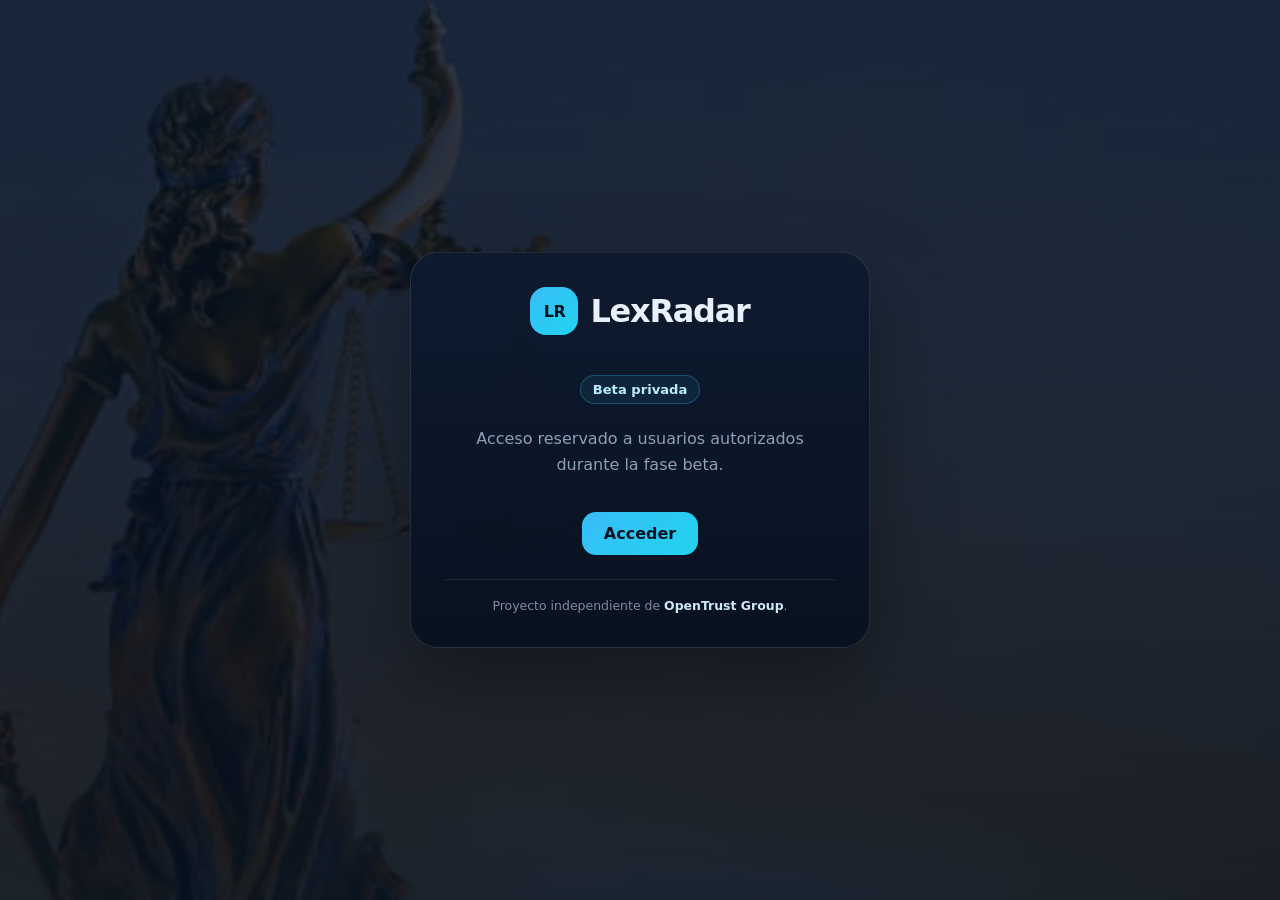
==== commit 85a46aff: "login" ====
--- a/index.html
+++ b/index.html
@@ -5,7 +5,7 @@
   <meta name="viewport" content="width=device-width, initial-scale=1" />
   <meta name="robots" content="noindex, nofollow" />
   <meta name="theme-color" content="#07111f" />
-  <title>LexRadar · Beta privada</title>
+  <title>LexRadar · Beta privada </title>
   <meta name="description" content="LexRadar se encuentra actualmente en fase beta privada." />
   <link rel="icon" type="image/x-icon" href="favicon.ico" />
   <link rel="icon" type="image/png" sizes="32x32" href="favicon-32x32.png" />
@@ -21,18 +21,17 @@
       --brand2:#22d3ee;
     }
     *{box-sizing:border-box}
-    body{
-      margin:0;
-      min-height:100vh;
-      display:grid;
-      place-items:center;
-      font-family:Inter,system-ui,-apple-system,BlinkMacSystemFont,"Segoe UI",sans-serif;
-      color:var(--text);
-      background:
-        radial-gradient(circle at 20% 10%,rgba(56,189,248,.16),transparent 28%),
-        radial-gradient(circle at 80% 80%,rgba(34,211,238,.10),transparent 34%),
-        var(--bg);
-    }
+	body{
+	  margin:0;
+	  min-height:100vh;
+	  display:grid;
+	  place-items:center;
+	  font-family:Inter,system-ui,-apple-system,BlinkMacSystemFont,"Segoe UI",sans-serif;
+	  color:var(--text);
+	  background:
+		linear-gradient(rgba(7,17,31,.80), rgba(7,17,31,.92)),
+		url("img/image-front.jpg") center/cover no-repeat;
+	}
     .wrap{
       width:min(92vw,460px);
       padding:34px;
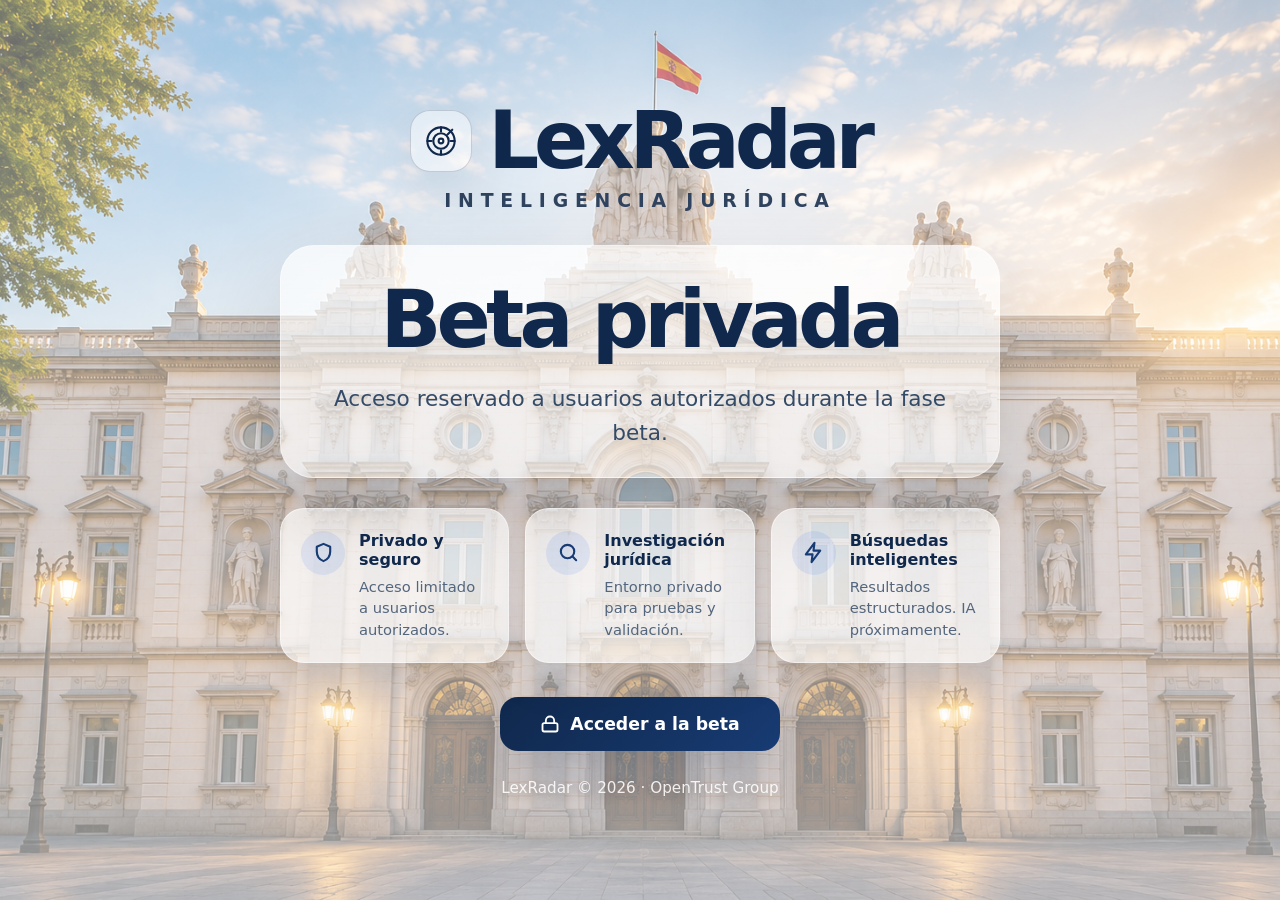
==== commit 148bdaac: "iterfaz" ====
--- a/index.html
+++ b/index.html
@@ -5,111 +5,316 @@
   <meta name="viewport" content="width=device-width, initial-scale=1" />
   <meta name="robots" content="noindex, nofollow" />
   <meta name="theme-color" content="#07111f" />
-  <title>LexRadar · Beta privada </title>
-  <meta name="description" content="LexRadar se encuentra actualmente en fase beta privada." />
+
+  <title>LexRadar · Beta privada</title>
+  <meta name="description" content="LexRadar se encuentra actualmente en fase beta privada. Acceso reservado a usuarios autorizados." />
+
   <link rel="icon" type="image/x-icon" href="favicon.ico" />
   <link rel="icon" type="image/png" sizes="32x32" href="favicon-32x32.png" />
   <link rel="apple-touch-icon" href="apple-touch-icon.png" />
+
   <style>
     :root{
-      --bg:#07111f;
-      --card:#0d1b2f;
-      --line:rgba(255,255,255,.10);
-      --text:#e8f1fb;
-      --muted:#8ea0b5;
-      --brand:#38bdf8;
-      --brand2:#22d3ee;
-    }
+      --navy:#07111f;
+      --navy-2:#0d1b2f;
+      --text:#0b1f3a;
+      --muted:#4e6077;
+      --line:rgba(11,31,58,.12);
+      --white:rgba(255,255,255,.72);
+      --white-strong:rgba(255,255,255,.88);
+      --blue:#173b73;
+      --blue-2:#2563eb;
+    }
+
     *{box-sizing:border-box}
-	body{
-	  margin:0;
-	  min-height:100vh;
-	  display:grid;
-	  place-items:center;
-	  font-family:Inter,system-ui,-apple-system,BlinkMacSystemFont,"Segoe UI",sans-serif;
-	  color:var(--text);
-	  background:
-		linear-gradient(rgba(7,17,31,.80), rgba(7,17,31,.92)),
-		url("img/image-front.jpg") center/cover no-repeat;
-	}
-    .wrap{
-      width:min(92vw,460px);
-      padding:34px;
-      border:1px solid var(--line);
-      border-radius:28px;
-      background:linear-gradient(180deg,rgba(13,27,47,.96),rgba(7,17,31,.96));
-      box-shadow:0 30px 80px rgba(0,0,0,.35);
+
+    html,body{
+      margin:0;
+      min-height:100%;
+      font-family:Inter,system-ui,-apple-system,BlinkMacSystemFont,"Segoe UI",sans-serif;
+    }
+
+    body{
+      min-height:100vh;
+      color:var(--text);
+      background:
+        linear-gradient(rgba(255,255,255,.42), rgba(255,255,255,.54)),
+        url("img/image-front.jpg") center/cover no-repeat fixed;
+      display:flex;
+      align-items:center;
+      justify-content:center;
+      padding:32px 18px;
+    }
+
+    .page{
+      width:min(100%,920px);
       text-align:center;
-    }
+      animation:fadeUp .55s ease both;
+    }
+
     .brand{
       display:flex;
       justify-content:center;
       align-items:center;
-      gap:12px;
-      margin-bottom:22px;
-    }
-    .mark{
-      width:48px;
-      height:48px;
+      gap:16px;
+      margin-bottom:10px;
+    }
+
+    .brand-mark{
+      width:62px;
+      height:62px;
       display:grid;
       place-items:center;
-      border-radius:16px;
-      background:linear-gradient(135deg,var(--brand),var(--brand2));
-      color:#04111f;
+      border-radius:20px;
+      background:rgba(255,255,255,.48);
+      border:1px solid rgba(11,31,58,.18);
+      backdrop-filter:blur(16px);
+      -webkit-backdrop-filter:blur(16px);
+      box-shadow:0 20px 55px rgba(11,31,58,.10);
+    }
+
+    .brand-mark svg{
+      width:38px;
+      height:38px;
+      stroke:#10284c;
+    }
+
+    .brand-name{
+      font-size:clamp(2.6rem,7vw,5rem);
+      line-height:.95;
+      margin:0;
+      letter-spacing:-.065em;
+      color:#10284c;
       font-weight:900;
-      letter-spacing:-.04em;
-    }
-    h1{margin:0;font-size:2rem;letter-spacing:-.04em}
+      text-shadow:0 12px 38px rgba(255,255,255,.52);
+    }
+
+    .brand-sub{
+      margin:10px 0 34px;
+      color:#30445f;
+      font-size:clamp(.9rem,2vw,1.18rem);
+      letter-spacing:.36em;
+      text-transform:uppercase;
+      font-weight:650;
+    }
+
+    .hero-card{
+      margin:0 auto;
+      width:min(100%,720px);
+      padding:34px 34px 28px;
+      border:1px solid rgba(255,255,255,.42);
+      border-radius:34px;
+      background:linear-gradient(180deg,rgba(255,255,255,.70),rgba(255,255,255,.50));
+      backdrop-filter:blur(18px);
+      -webkit-backdrop-filter:blur(18px);
+      box-shadow:0 32px 90px rgba(11,31,58,.16);
+    }
+
     .beta{
-      display:inline-flex;
-      margin:18px 0 10px;
-      padding:6px 12px;
-      border:1px solid rgba(56,189,248,.28);
-      border-radius:999px;
-      color:#b9ecff;
-      background:rgba(56,189,248,.08);
-      font-size:.82rem;
-      font-weight:700;
-    }
-    p{margin:12px 0;color:var(--muted);line-height:1.6}
+      margin:0;
+      font-size:clamp(2.5rem,7vw,5rem);
+      line-height:1;
+      letter-spacing:-.06em;
+      color:#10284c;
+      font-weight:900;
+    }
+
+    .lead{
+      margin:22px auto 0;
+      max-width:640px;
+      color:#344b68;
+      font-size:clamp(1.05rem,2.2vw,1.35rem);
+      line-height:1.55;
+      font-weight:500;
+    }
+
+    .features{
+      display:grid;
+      grid-template-columns:repeat(3,1fr);
+      gap:16px;
+      margin:30px auto 0;
+      width:min(100%,720px);
+    }
+
+    .feature{
+      display:flex;
+      align-items:flex-start;
+      gap:14px;
+      text-align:left;
+      padding:22px 20px;
+      border-radius:24px;
+      border:1px solid rgba(255,255,255,.48);
+      background:rgba(255,255,255,.64);
+      box-shadow:0 18px 45px rgba(11,31,58,.10);
+      backdrop-filter:blur(14px);
+      -webkit-backdrop-filter:blur(14px);
+    }
+
+    .feature-icon{
+      width:44px;
+      height:44px;
+      flex:0 0 44px;
+      display:grid;
+      place-items:center;
+      border-radius:50%;
+      background:rgba(37,99,235,.10);
+      color:#173b73;
+    }
+
+    .feature-icon svg{
+      width:23px;
+      height:23px;
+      stroke:currentColor;
+    }
+
+    .feature strong{
+      display:block;
+      margin:0 0 7px;
+      color:#10284c;
+      font-size:1rem;
+    }
+
+    .feature span{
+      display:block;
+      color:#53667d;
+      font-size:.92rem;
+      line-height:1.45;
+    }
+
+    .actions{
+      margin:34px 0 0;
+    }
+
     .btn{
       display:inline-flex;
+      align-items:center;
       justify-content:center;
-      align-items:center;
-      margin-top:22px;
-      padding:12px 22px;
-      border-radius:14px;
-      color:#04111f;
-      background:linear-gradient(135deg,var(--brand),var(--brand2));
-      font-weight:800;
+      gap:10px;
+      min-width:280px;
+      padding:17px 26px;
+      border-radius:18px;
+      color:#fff;
+      background:linear-gradient(135deg,#10284c,#173b73);
+      box-shadow:0 22px 55px rgba(16,40,76,.28);
       text-decoration:none;
-    }
-    .foot{
-      margin-top:24px;
-      padding-top:18px;
-      border-top:1px solid var(--line);
-      font-size:.78rem;
-      color:#7d8da1;
-    }
-    .foot strong{color:#cfe8f6}
+      font-size:1.08rem;
+      font-weight:850;
+      transition:transform .18s ease, box-shadow .18s ease;
+    }
+
+    .btn:hover{
+      transform:translateY(-2px);
+      box-shadow:0 28px 70px rgba(16,40,76,.36);
+    }
+
+    .btn svg{
+      width:20px;
+      height:20px;
+    }
+
+    .footer{
+      margin-top:28px;
+      color:rgba(255,255,255,.88);
+      font-size:.95rem;
+      text-shadow:0 2px 12px rgba(0,0,0,.28);
+    }
+
+    @keyframes fadeUp{
+      from{opacity:0;transform:translateY(14px);filter:blur(8px)}
+      to{opacity:1;transform:translateY(0);filter:blur(0)}
+    }
+
+    @media (max-width:760px){
+      body{background-attachment:scroll;padding:24px 14px}
+      .hero-card{padding:28px 20px 24px;border-radius:28px}
+      .features{grid-template-columns:1fr}
+      .feature{padding:18px}
+      .btn{width:100%;min-width:0}
+      .brand{gap:12px}
+      .brand-mark{width:52px;height:52px;border-radius:17px}
+      .brand-sub{letter-spacing:.22em}
+    }
   </style>
 </head>
+
 <body>
-  <main class="wrap">
-    <div class="brand" aria-label="LexRadar">
-      <div class="mark">LR</div>
-      <h1>LexRadar</h1>
-    </div>
-
-    <div class="beta">Beta privada</div>
-
-    <p>Acceso reservado a usuarios autorizados durante la fase beta.</p>
-
-    <a class="btn" href="/app.html">Acceder</a>
-
-    <div class="foot">
-      Proyecto independiente de <strong>OpenTrust Group</strong>.
-    </div>
+  <main class="page">
+    <section aria-labelledby="lexradar-title">
+      <div class="brand">
+        <div class="brand-mark" aria-hidden="true">
+          <svg viewBox="0 0 64 64" fill="none" stroke-width="3.5" stroke-linecap="round" stroke-linejoin="round">
+            <circle cx="32" cy="32" r="23"></circle>
+            <circle cx="32" cy="32" r="13"></circle>
+            <circle cx="32" cy="32" r="4"></circle>
+            <path d="M32 9v7M32 48v7M9 32h7M48 32h7"></path>
+            <path d="M43 21l8-8"></path>
+          </svg>
+        </div>
+        <h1 id="lexradar-title" class="brand-name">LexRadar</h1>
+      </div>
+
+      <div class="brand-sub">Inteligencia jurídica</div>
+
+      <div class="hero-card">
+        <h2 class="beta">Beta privada</h2>
+        <p class="lead">
+          Acceso reservado a usuarios autorizados durante la fase beta.
+        </p>
+      </div>
+
+      <div class="features" aria-label="Características de la beta">
+        <article class="feature">
+          <div class="feature-icon" aria-hidden="true">
+            <svg viewBox="0 0 24 24" fill="none" stroke-width="2.2" stroke-linecap="round" stroke-linejoin="round">
+              <path d="M12 3l7 3v5c0 5-3 8.5-7 10-4-1.5-7-5-7-10V6l7-3z"></path>
+            </svg>
+          </div>
+          <div>
+            <strong>Privado y seguro</strong>
+            <span>Acceso limitado a usuarios autorizados.</span>
+          </div>
+        </article>
+
+        <article class="feature">
+          <div class="feature-icon" aria-hidden="true">
+            <svg viewBox="0 0 24 24" fill="none" stroke-width="2.2" stroke-linecap="round" stroke-linejoin="round">
+              <circle cx="11" cy="11" r="7"></circle>
+              <path d="M20 20l-3.5-3.5"></path>
+            </svg>
+          </div>
+          <div>
+            <strong>Investigación jurídica</strong>
+            <span>Entorno privado para pruebas y validación.</span>
+          </div>
+        </article>
+
+        <article class="feature">
+          <div class="feature-icon" aria-hidden="true">
+            <svg viewBox="0 0 24 24" fill="none" stroke-width="2.2" stroke-linecap="round" stroke-linejoin="round">
+              <path d="M13 2L4 14h7l-1 8 9-12h-7l1-8z"></path>
+            </svg>
+          </div>
+          <div>
+            <strong>Búsquedas inteligentes</strong>
+            <span>Resultados estructurados. IA próximamente.</span>
+          </div>
+        </article>
+      </div>
+
+      <div class="actions">
+        <a class="btn" href="/app.html" aria-label="Acceder a la beta de LexRadar">
+          <svg viewBox="0 0 24 24" fill="none" stroke="currentColor" stroke-width="2.2" stroke-linecap="round" stroke-linejoin="round" aria-hidden="true">
+            <rect x="3" y="11" width="18" height="10" rx="2"></rect>
+            <path d="M7 11V8a5 5 0 0 1 10 0v3"></path>
+          </svg>
+          Acceder a la beta
+        </a>
+      </div>
+
+      <footer class="footer">
+        LexRadar © 2026 · OpenTrust Group
+      </footer>
+    </section>
   </main>
 </body>
 </html>
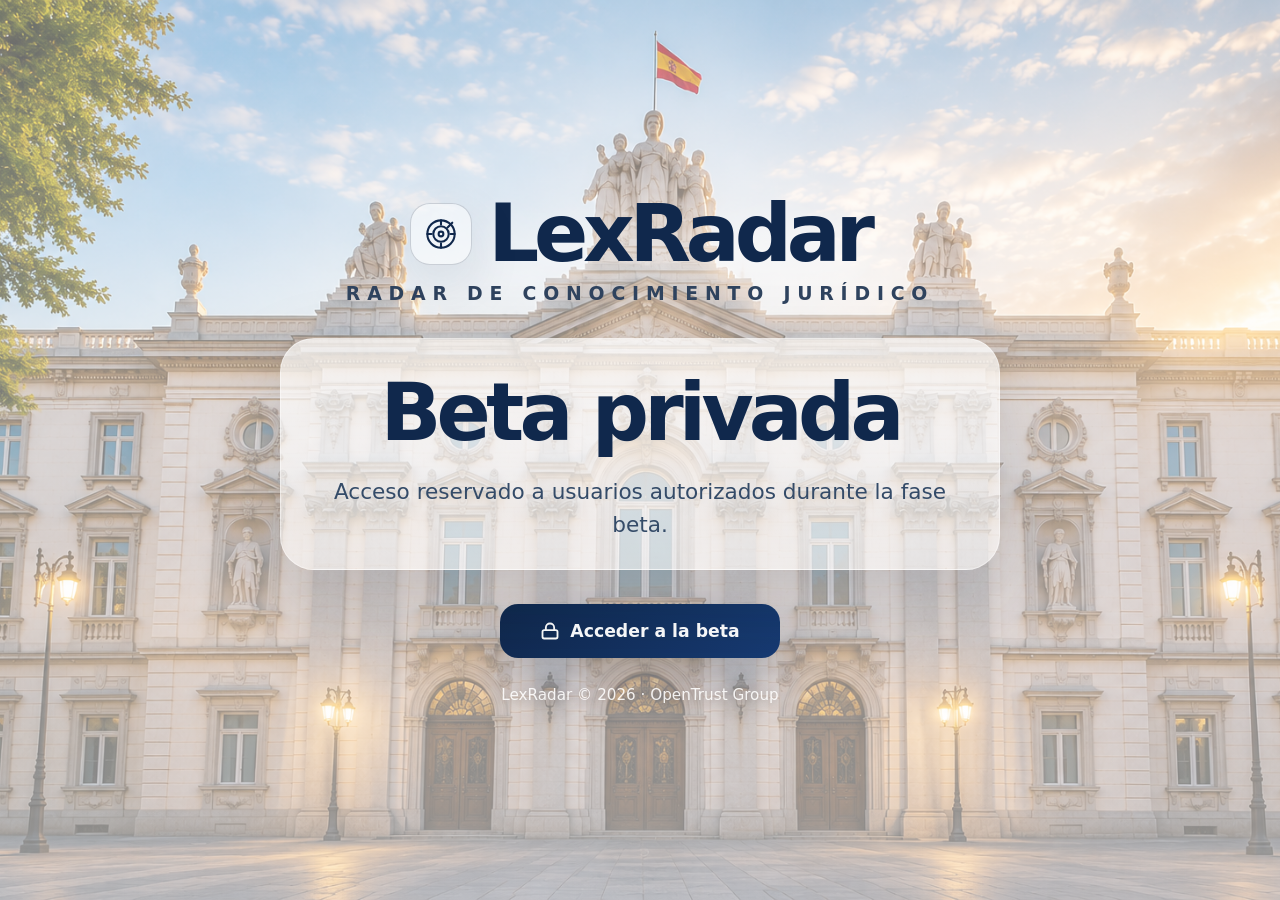
==== commit e83510eb: "login" ====
--- a/index.html
+++ b/index.html
@@ -253,7 +253,7 @@
         <h1 id="lexradar-title" class="brand-name">LexRadar</h1>
       </div>
 
-      <div class="brand-sub">Inteligencia jurídica</div>
+      <div class="brand-sub">Radar de conocimiento jurídico</div>
 
       <div class="hero-card">
         <h2 class="beta">Beta privada</h2>
@@ -262,45 +262,7 @@
         </p>
       </div>
 
-      <div class="features" aria-label="Características de la beta">
-        <article class="feature">
-          <div class="feature-icon" aria-hidden="true">
-            <svg viewBox="0 0 24 24" fill="none" stroke-width="2.2" stroke-linecap="round" stroke-linejoin="round">
-              <path d="M12 3l7 3v5c0 5-3 8.5-7 10-4-1.5-7-5-7-10V6l7-3z"></path>
-            </svg>
-          </div>
-          <div>
-            <strong>Privado y seguro</strong>
-            <span>Acceso limitado a usuarios autorizados.</span>
-          </div>
-        </article>
-
-        <article class="feature">
-          <div class="feature-icon" aria-hidden="true">
-            <svg viewBox="0 0 24 24" fill="none" stroke-width="2.2" stroke-linecap="round" stroke-linejoin="round">
-              <circle cx="11" cy="11" r="7"></circle>
-              <path d="M20 20l-3.5-3.5"></path>
-            </svg>
-          </div>
-          <div>
-            <strong>Investigación jurídica</strong>
-            <span>Entorno privado para pruebas y validación.</span>
-          </div>
-        </article>
-
-        <article class="feature">
-          <div class="feature-icon" aria-hidden="true">
-            <svg viewBox="0 0 24 24" fill="none" stroke-width="2.2" stroke-linecap="round" stroke-linejoin="round">
-              <path d="M13 2L4 14h7l-1 8 9-12h-7l1-8z"></path>
-            </svg>
-          </div>
-          <div>
-            <strong>Búsquedas inteligentes</strong>
-            <span>Resultados estructurados. IA próximamente.</span>
-          </div>
-        </article>
-      </div>
-
+      
       <div class="actions">
         <a class="btn" href="/app.html" aria-label="Acceder a la beta de LexRadar">
           <svg viewBox="0 0 24 24" fill="none" stroke="currentColor" stroke-width="2.2" stroke-linecap="round" stroke-linejoin="round" aria-hidden="true">
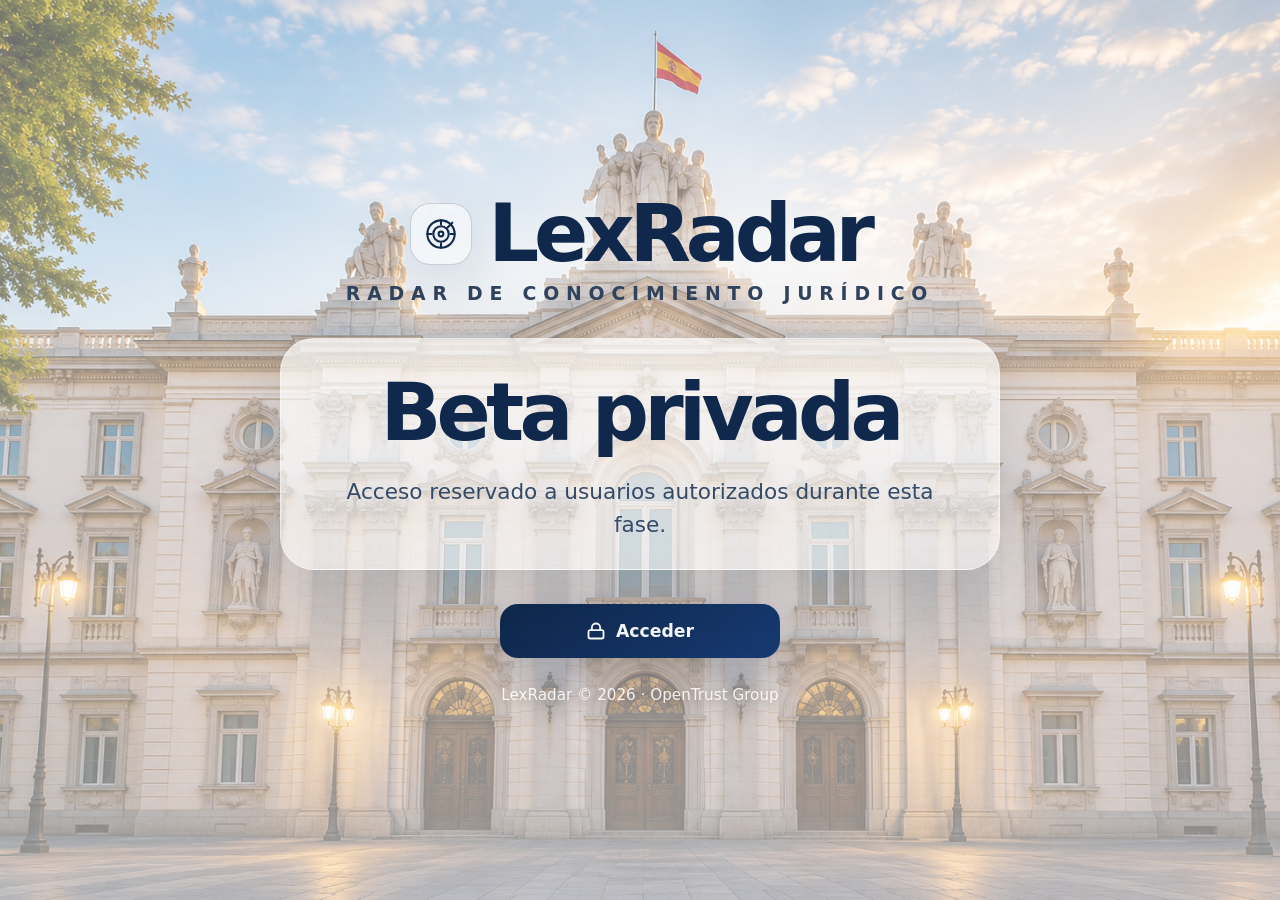
==== commit a8f748fc: "index" ====
--- a/index.html
+++ b/index.html
@@ -258,7 +258,7 @@
       <div class="hero-card">
         <h2 class="beta">Beta privada</h2>
         <p class="lead">
-          Acceso reservado a usuarios autorizados durante la fase beta.
+          Acceso reservado a usuarios autorizados durante esta fase.
         </p>
       </div>
 
@@ -269,7 +269,7 @@
             <rect x="3" y="11" width="18" height="10" rx="2"></rect>
             <path d="M7 11V8a5 5 0 0 1 10 0v3"></path>
           </svg>
-          Acceder a la beta
+          Acceder
         </a>
       </div>
 
